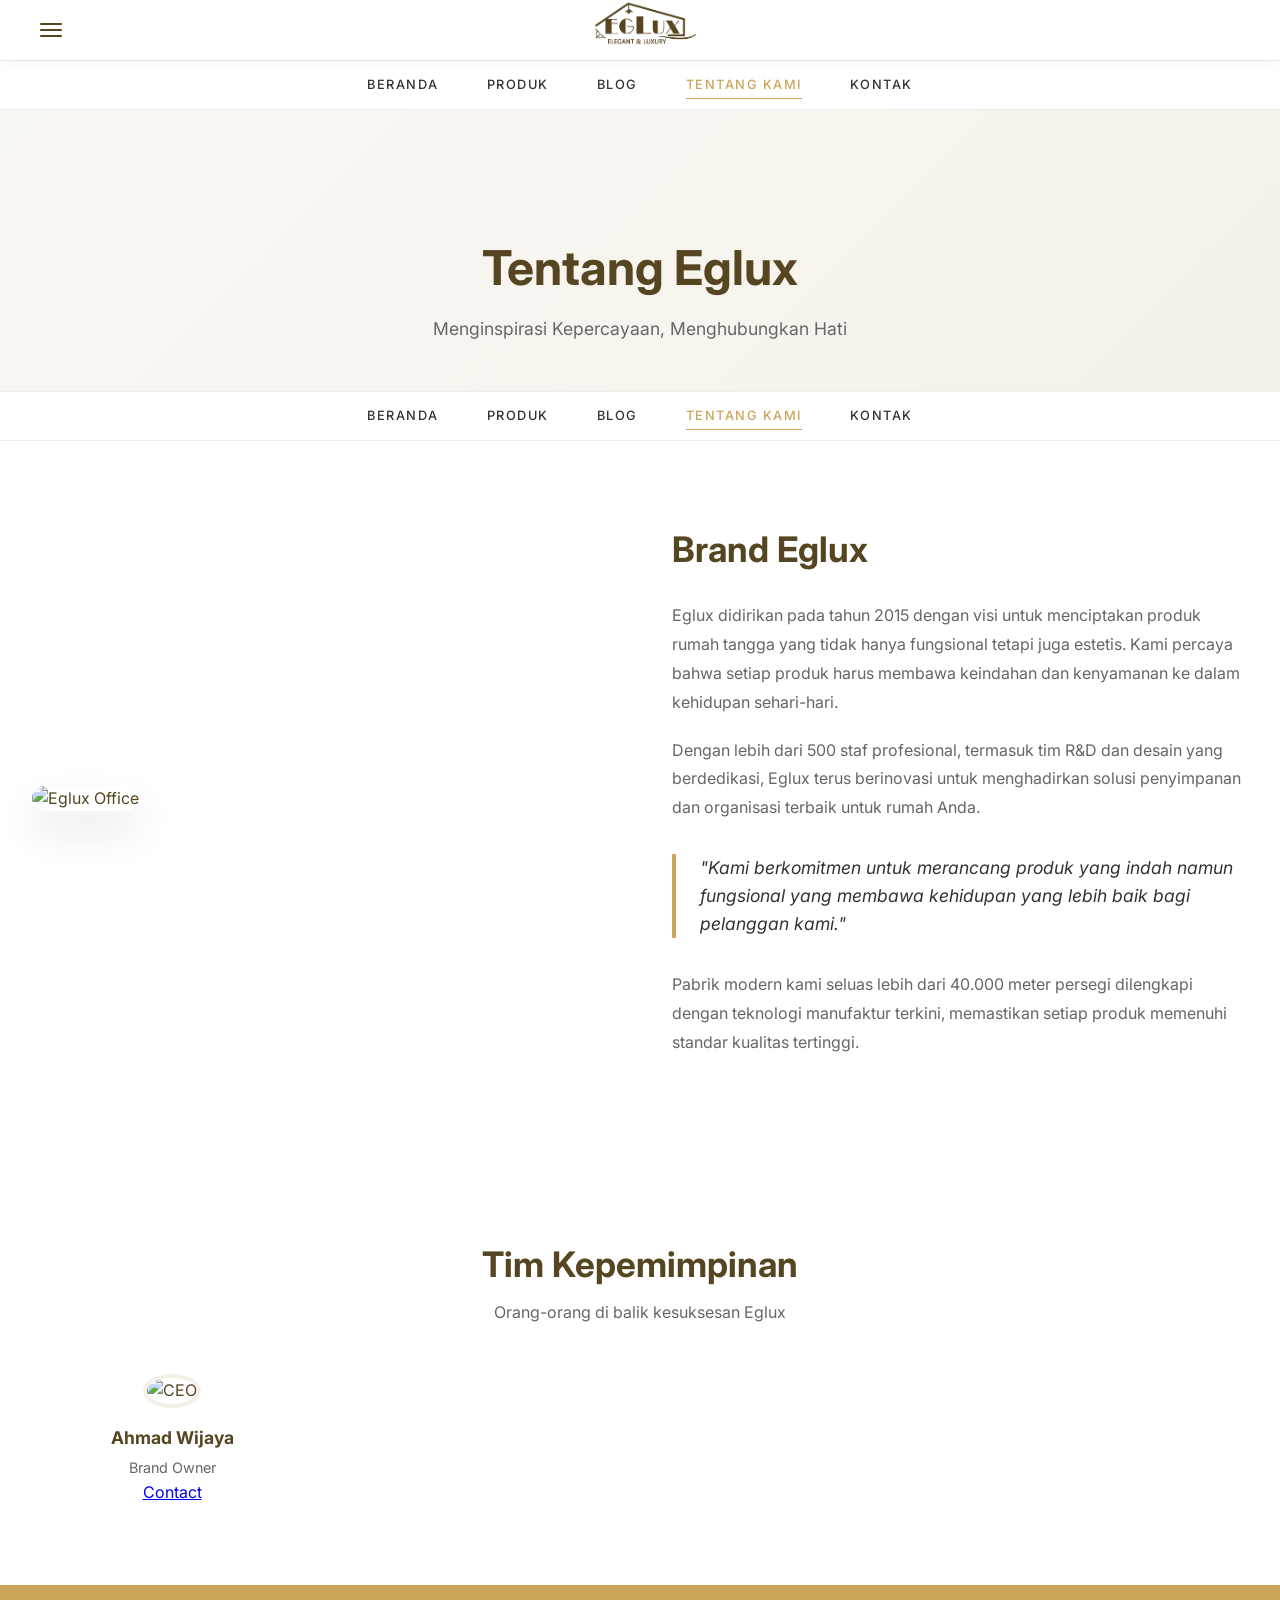
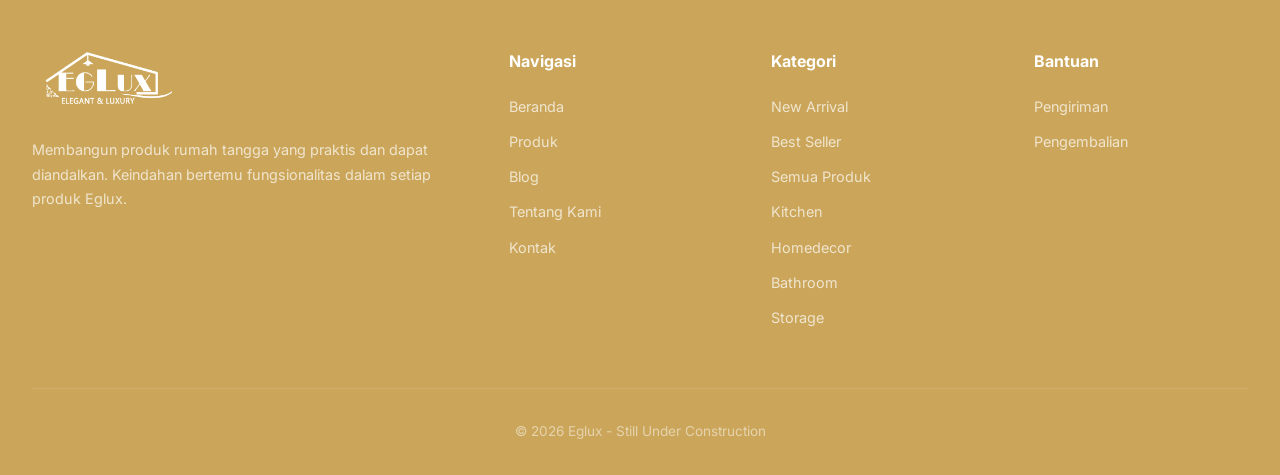
==== about.html @ cb2b4676 "test favicon v2" ====
<!DOCTYPE html>
<html lang="id">
<head>
    <meta charset="UTF-8">
    <meta name="viewport" content="width=device-width, initial-scale=1.0">
    <link rel="icon" type="image/png" href="/img/favLogo.png?v=2">
    <title>Tentang Kami - Eglux</title>
    <link rel="stylesheet" href="style.css">
    <link rel="preconnect" href="https://fonts.googleapis.com">
    <link rel="preconnect" href="https://fonts.gstatic.com" crossorigin>
    <link href="https://fonts.googleapis.com/css2?family=Playfair+Display:ital,wght@0,400;0,700;1,400&family=Inter:wght@300;400;500;600;700&display=swap" rel="stylesheet">
    <style>
        :root {
            --primary: #554521;
            --secondary: #cba65a;
            --accent: #f5f0e8;
            --light: #faf8f5;
            --white: #ffffff;
            --text-light: #666;
            --sidebar-dark: #cba65a;
            --transition: all 0.3s ease;
        }

        * {
            margin: 0;
            padding: 0;
            box-sizing: border-box;
        }

        html {
            scroll-behavior: smooth;
        }

        body {
            font-family: 'Inter', sans-serif;
            color: var(--primary);
            background: var(--light);
            overflow-x: hidden;
        }

        /* ===== HAMBURGER BUTTON ===== */
        .hamburger-btn {
            background: none;
            border: none;
            cursor: pointer;
            padding: 8px;
            display: flex;
            flex-direction: column;
            gap: 4px;
            transition: var(--transition);
            z-index: 10;
        }

        .hamburger-btn span {
            display: block;
            width: 22px;
            height: 2px;
            background: var(--primary);
            border-radius: 2px;
            transition: var(--transition);
        }

        .hamburger-btn:hover span {
            background: var(--secondary);
        }

        .hamburger-btn.active span:nth-child(1) {
            transform: rotate(45deg) translate(4px, 4px);
        }

        .hamburger-btn.active span:nth-child(2) {
            opacity: 0;
        }

        .hamburger-btn.active span:nth-child(3) {
            transform: rotate(-45deg) translate(4px, -4px);
        }

        /* ===== SIDEBAR OVERLAY ===== */
        .sidebar-overlay {
            position: fixed;
            top: 0;
            left: 0;
            right: 0;
            bottom: 0;
            background: rgba(0, 0, 0, 0.5);
            z-index: 1001;
            opacity: 0;
            visibility: hidden;
            transition: all 0.3s ease;
        }

        .sidebar-overlay.open {
            opacity: 1;
            visibility: visible;
        }

        /* ===== SIDEBAR PANEL ===== */
        .sidebar-panel {
            position: fixed;
            top: 0;
            left: 0;
            width: 542px;
            height: 100vh;
            background: var(--white);
            z-index: 1002;
            transform: translateX(-100%);
            transition: transform 0.4s ease;
            overflow-y: auto;
            display: flex;
            flex-direction: column;
        }

        .sidebar-panel.open {
            transform: translateX(0);
        }

        .sidebar-panel-header {
            padding: 1.5rem 2rem;
            border-bottom: 1px solid #eee;
            display: flex;
            align-items: center;
            justify-content: space-between;
        }

        .sidebar-panel-header h3 {
            color: var(--primary);
            font-size: 0.85rem;
            font-weight: 600;
            text-transform: uppercase;
            letter-spacing: 3px;
        }

        .sidebar-close {
            background: none;
            border: none;
            color: var(--primary);
            font-size: 1.8rem;
            cursor: pointer;
            opacity: 0.6;
            transition: var(--transition);
            line-height: 1;
            width: 32px;
            height: 32px;
            display: flex;
            align-items: center;
            justify-content: center;
        }

        .sidebar-close:hover {
            opacity: 1;
            color: var(--secondary);
        }

        .sidebar-menu {
            list-style: none;
            flex: 1;
        }

        .sidebar-menu > li {
            position: relative;
            overflow: hidden;
            border-bottom: 1px solid #f0f0f0;
            height: 100px;
            display: flex;
            align-items: center;
        }

        .sidebar-menu > li > a {
            display: flex;
            align-items: center;
            justify-content: center;
            width: 100%;
            height: 100%;
            padding: 0 2rem;
            color: var(--primary);
            text-decoration: none;
            font-size: 1.1rem;
            font-weight: 600;
            text-transform: uppercase;
            letter-spacing: 2px;
            transition: var(--transition);
            position: relative;
            z-index: 2;
        }

        .sidebar-menu > li > a::before {
            content: '';
            position: absolute;
            top: 0;
            left: 0;
            right: 0;
            bottom: 0;
            background: linear-gradient(90deg, rgba(201,169,110,0.15) 0%, transparent 100%);
            opacity: 0;
            transition: var(--transition);
            z-index: -1;
        }

        .sidebar-menu > li > a:hover::before {
            opacity: 1;
        }

        .sidebar-menu > li > a:hover {
            padding-left: 2.5rem;
            color: var(--primary);
        }

        .sidebar-menu > li .cat-bg {
            position: absolute;
            top: 0;
            left: 0;
            right: 0;
            bottom: 0;
            opacity: 0.4;
            background-size: cover;
            background-position: center;
            transition: var(--transition);
            z-index: 1;
        }

        .sidebar-menu > li:hover .cat-bg {
            opacity: 1;
            transform: scale(1.05);
        }

        .sidebar-menu > li .cat-overlay {
            position: absolute;
            top: 0;
            left: 0;
            right: 0;
            bottom: 0;
            background: linear-gradient(90deg, rgba(255,255,255,0.2) 20%, rgba(49, 41, 8, 0) 100%);
            z-index: 1;
            border-left-color: var(--secondary);
        }

        .sidebar-menu > li > a span {
            position: relative;
            z-index: 2;
        }

        /* ===== SUBMENU ===== */
        .has-submenu {
            flex-direction: column;
            height: auto !important;
            min-height: 100px;
        }

        .has-submenu > a {
            justify-content: center;
            min-height: 100px;
            position: relative;
        }

        .has-submenu > a .arrow {
            font-size: 1.6rem;
            transition: var(--transition);
            position: absolute;
            right: 2rem;
            top: 50%;
            transform: translateY(-50%);
            z-index: 2;
            color: var(--primary);
            pointer-events: none;
        }

        .has-submenu.open > a .arrow {
            transform: translateY(-50%) rotate(180deg);
        }

        .has-submenu > a .menu-text {
            text-align: center;
        }

        .submenu {
            list-style: none;
            max-height: 0;
            overflow: hidden;
            transition: max-height 0.35s ease;
            background: var(--white);
            width: 100%;
        }

        .has-submenu.open .submenu {
            max-height: 300px;
        }

        .submenu li {
            position: relative;
            overflow: hidden;
            border-bottom: 1px solid #eee;
        }

        .submenu li:last-child {
            border-bottom: none;
        }

        .submenu li a {
            display: block;
            padding: 1rem 2rem 1rem 3rem;
            color: var(--primary);
            text-decoration: none;
            font-size: 0.85rem;
            font-weight: 500;
            text-transform: uppercase;
            letter-spacing: 1.5px;
            transition: var(--transition);
            border-left: 3px solid transparent;
            position: relative;
            z-index: 2;
        }

        .submenu li a::before {
            content: '';
            position: absolute;
            top: 0;
            left: 0;
            right: 0;
            bottom: 0;
            background: linear-gradient(90deg, rgba(201, 169, 110, 0.7) 0%, transparent 100%);
            opacity: 0;
            transition: var(--transition);
            z-index: -1;
        }

        .submenu li a:hover::before {
            opacity: 0.4;
        }

        .submenu li a:hover {
            color: var(--primary);
            border-left-color: var(--secondary);
            padding-left: 6rem;
            transition: var(--transition);
        }

        /* ===== MAIN HEADER BAR (Sticky) ===== */
        .main-header {
            position: sticky;
            top: 0;
            left: 0;
            right: 0;
            background: var(--white);
            z-index: 1000;
            box-shadow: 0 1px 10px rgba(0,0,0,0.05);
        }

        .main-header-inner {
            max-width: 1400px;
            margin: 0 auto;
            padding: 0 2rem;
            display: flex;
            align-items: center;
            justify-content: space-between;
            height: 60px;
        }

        .main-header .logo {
            font-family: 'Playfair Display', serif;
            font-size: 1.8rem;
            font-weight: 700;
            color: var(--primary);
            text-decoration: none;
            letter-spacing: 1px;
            position: absolute;
            left: 50%;
            transform: translateX(-50%);
        }

        .main-header .logo span {
            color: var(--secondary);
        }

        .header-right {
            display: flex;
            align-items: center;
            gap: 1.2rem;
            margin-left: auto;
        }

        .header-right .icon-btn {
            background: none;
            border: none;
            cursor: pointer;
            padding: 4px;
            display: flex;
            align-items: center;
            justify-content: center;
            color: #333;
            transition: var(--transition);
            position: relative;
        }

        .header-right .icon-btn:hover {
            color: var(--secondary);
        }

        .header-right .icon-btn svg {
            width: 20px;
            height: 20px;
        }

        .cart-count {
            position: absolute;
            top: -5px;
            right: -5px;
            background: var(--secondary);
            color: white;
            font-size: 0.55rem;
            font-weight: 700;
            width: 14px;
            height: 14px;
            border-radius: 50%;
            display: flex;
            align-items: center;
            justify-content: center;
        }

        /* ===== PRIMARY NAV (Below Logo) ===== */
        .primary-nav {
            background: var(--white);
            border-top: 1px solid #eee;
            border-bottom: 1px solid #eee;
            position: relative;
            will-change: transform, opacity;
            transition: transform 0.4s cubic-bezier(0.25, 0.46, 0.45, 0.94), opacity 0.3s ease;
        }

        .primary-nav.hidden {
            transform: translateY(-100%);
            opacity: 0;
            pointer-events: none;
        }

        .primary-nav-inner {
            max-width: 1400px;
            margin: 0 auto;
            padding: 0 2rem;
            display: flex;
            align-items: center;
            justify-content: center;
            gap: 3rem;
            height: 48px;
        }

        .primary-nav-inner a {
            font-size: 0.8rem;
            color: #333;
            text-decoration: none;
            font-weight: 500;
            transition: var(--transition);
            text-transform: uppercase;
            letter-spacing: 1.5px;
            position: relative;
            padding: 4px 0;
            white-space: nowrap;
        }

        .primary-nav-inner a::after {
            content: '';
            position: absolute;
            bottom: 0;
            left: 0;
            width: 0;
            height: 1.5px;
            background: var(--secondary);
            transition: var(--transition);
        }

        .primary-nav-inner a:hover::after,
        .primary-nav-inner a.active::after {
            width: 100%;
        }

        .primary-nav-inner a:hover,
        .primary-nav-inner a.active {
            color: var(--secondary);
        }

        /* ===== HERO SECTION FULLSCREEN ===== */
        .hero-section {
            position: relative;
            width: 100vw;
            height: 100vh;
            min-height: 600px;
            display: flex;
            align-items: center;
            justify-content: center;
            overflow: hidden;
            background: #1a1a2e;
        }

        .hero-bg-image {
            position: absolute;
            top: 0;
            left: 0;
            right: 0;
            bottom: 0;
            background-size: cover;
            background-position: center;
            opacity: 0.7;
        }

        .hero-overlay {
            position: absolute;
            top: 0;
            left: 0;
            right: 0;
            bottom: 0;
            background: linear-gradient(135deg, rgba(26,26,46,0.3) 0%, rgba(26,26,46,0.5) 100%);
        }

        .hero-text-content {
            position: relative;
            z-index: 10;
            text-align: center;
            padding: 2rem;
        }

        .hero-text-content h1 {
            font-family: 'Playfair Display', serif;
            font-size: 8rem;
            font-weight: 400;
            color: var(--white);
            letter-spacing: 12px;
            margin-bottom: 0.5rem;
            text-shadow: 0 4px 40px rgba(0,0,0,0.4);
            line-height: 1;
        }

        .hero-text-content .hero-subtitle {
            font-size: 1.25rem;
            color: rgba(255,255,255,0.85);
            letter-spacing: 5px;
            text-transform: uppercase;
            margin-bottom: 3rem;
            margin-top: 1rem;
            font-weight: 200;
        }

        .hero-text-content .shop-btn {
            display: inline-block;
            padding: 1.1rem 4rem;
            background: var(--secondary);
            backdrop-filter: blur(10px);
            border: 1px solid rgba(255,255,255,0.2);
            border-radius: 30px;
            color: var(--white);
            text-decoration: none;
            font-size: 0.85rem;
            font-weight: 600;
            text-transform: uppercase;
            letter-spacing: 4px;
            transition: var(--transition);
            cursor: pointer;
        }

        .hero-text-content .shop-btn:hover {
            background: var(--white);
            color: var(--primary);
            transform: translateY(-2px);
            box-shadow: 0 15px 50px rgba(0,0,0,0.3);
        }

        /* ===== COUNTRIES FOOTER ===== */
        .countries-footer {
            background: var(--sidebar-dark);
            padding: 1rem 2rem;
            text-align: center;
            border-top: 1px solid rgba(255,255,255,0.05);
        }

        .countries-footer p {
            color: var(--white);
            font-size: 0.7rem;
            letter-spacing: 2px;
            text-transform: uppercase;
            word-spacing: 8px;
        }

        /* ===== DUPLICATE NAV (Above Categories) ===== */
        .duplicate-nav {
            background: var(--white);
            border-top: 1px solid #eee;
            border-bottom: 1px solid #eee;
            position: relative;
            will-change: transform;
            transition: transform 0.4s cubic-bezier(0.25, 0.46, 0.45, 0.94);
        }

        .duplicate-nav.stuck {
            position: fixed;
            top: 60px;
            left: 0;
            right: 0;
            z-index: 999;
            box-shadow: 0 2px 10px rgba(0,0,0,0.05);
            transform: translateY(0);
        }

        .duplicate-nav-inner {
            max-width: 1400px;
            margin: 0 auto;
            padding: 0 2rem;
            display: flex;
            align-items: center;
            justify-content: center;
            gap: 3rem;
            height: 48px;
        }

        .duplicate-nav-inner a {
            font-size: 0.8rem;
            color: #333;
            text-decoration: none;
            font-weight: 500;
            transition: var(--transition);
            text-transform: uppercase;
            letter-spacing: 1.5px;
            position: relative;
            padding: 4px 0;
            white-space: nowrap;
        }

        .duplicate-nav-inner a::after {
            content: '';
            position: absolute;
            bottom: 0;
            left: 0;
            width: 0;
            height: 1.5px;
            background: var(--secondary);
            transition: var(--transition);
        }

        .duplicate-nav-inner a:hover::after,
        .duplicate-nav-inner a.active::after {
            width: 100%;
        }

        .duplicate-nav-inner a:hover,
        .duplicate-nav-inner a.active {
            color: var(--secondary);
        }

        /* ===== SECTIONS COMMON ===== */
        .container {
            max-width: 1400px;
            margin: 0 auto;
            padding: 0 2rem;
        }

        .section-header {
            text-align: center;
            margin-bottom: 3rem;
        }

        .section-header h2 {
            font-size: 2.2rem;
            font-weight: 700;
            color: var(--primary);
            margin-bottom: 0.5rem;
        }

        .section-header p {
            color: var(--text-light);
            font-size: 1rem;
        }

        section {
            padding: 5rem 0;
        }

        /* ===== CATEGORIES ===== */
        .categories {
            background: var(--white);
        }

        .category-grid {
            display: grid;
            grid-template-columns: repeat(4, 1fr);
            gap: 1.5rem;
        }

        .category-card {
            position: relative;
            border-radius: 20px;
            overflow: hidden;
            cursor: pointer;
            transition: var(--transition);
        }

        .category-card:hover {
            transform: translateY(-10px);
            box-shadow: 0 20px 40px rgba(0,0,0,0.1);
        }

        .category-card img {
            width: 100%;
            height: 300px;
            object-fit: cover;
            transition: var(--transition);
        }

        .category-card:hover img {
            transform: scale(1.05);
        }

        .category-overlay {
            position: absolute;
            bottom: 0;
            left: 0;
            right: 0;
            background: linear-gradient(to top, rgba(0,0,0,0.7), transparent);
            padding: 2rem 1.5rem 1.5rem;
        }

        .category-overlay h3 {
            color: var(--white);
            font-size: 1.2rem;
            font-weight: 600;
        }

        /* ===== BEST SELLERS ===== */
        .best-sellers {
            background: var(--light);
        }

        .product-grid {
            display: grid;
            grid-template-columns: repeat(4, 1fr);
            gap: 2rem;
        }

        .product-card {
            background: var(--white);
            border-radius: 20px;
            overflow: hidden;
            transition: var(--transition);
            cursor: pointer;
        }

        .product-card:hover {
            transform: translateY(-8px);
            box-shadow: 0 20px 40px rgba(0,0,0,0.08);
        }

        .product-image {
            position: relative;
            overflow: hidden;
            height: 250px;
        }

        .product-image img {
            width: 100%;
            height: 100%;
            object-fit: cover;
            transition: var(--transition);
        }

        .product-card:hover .product-image img {
            transform: scale(1.05);
        }

        .product-badge {
            position: absolute;
            top: 1rem;
            left: 1rem;
            background: var(--secondary);
            color: var(--white);
            padding: 0.3rem 0.8rem;
            border-radius: 20px;
            font-size: 0.75rem;
            font-weight: 600;
        }

        .product-info {
            padding: 1.5rem;
        }

        .product-info h4 {
            font-size: 1rem;
            margin-bottom: 0.3rem;
            color: var(--primary);
        }

        .product-info .model {
            font-size: 0.85rem;
            color: var(--text-light);
            margin-bottom: 0.8rem;
        }

        .product-info .price {
            font-size: 1.2rem;
            font-weight: 700;
            color: var(--secondary);
        }

        /* ===== BRAND STORY ===== */
        .brand-story {
            background: var(--white);
        }

        .story-grid {
            display: grid;
            grid-template-columns: 1fr 1fr;
            gap: 4rem;
            align-items: center;
        }

        .story-image {
            position: relative;
        }

        .story-image img {
            width: 100%;
            border-radius: 20px;
        }

        .story-content h2 {
            font-size: 2.5rem;
            font-weight: 700;
            color: var(--primary);
            margin-bottom: 1.5rem;
        }

        .story-content p {
            color: var(--text-light);
            margin-bottom: 1.5rem;
            line-height: 1.8;
        }

        .stats-grid {
            display: grid;
            grid-template-columns: repeat(3, 1fr);
            gap: 2rem;
            margin-top: 2rem;
        }

        .stat-item h3 {
            font-size: 2rem;
            color: var(--secondary);
            font-weight: 700;
        }

        .stat-item p {
            font-size: 0.9rem;
            color: var(--text-light);
            margin: 0;
        }

        /* ===== FEATURES ===== */
        .features {
            background: var(--light);
        }

        .feature-grid {
            display: grid;
            grid-template-columns: repeat(3, 1fr);
            gap: 2rem;
        }

        .feature-card {
            background: var(--white);
            padding: 2.5rem;
            border-radius: 20px;
            text-align: center;
            transition: var(--transition);
        }

        .feature-card:hover {
            transform: translateY(-5px);
            box-shadow: 0 15px 35px rgba(0,0,0,0.08);
        }

        .feature-icon {
            width: 70px;
            height: 70px;
            background: var(--accent);
            border-radius: 20px;
            display: flex;
            align-items: center;
            justify-content: center;
            margin: 0 auto 1.5rem;
            font-size: 1.8rem;
        }

        .feature-card h3 {
            font-size: 1.2rem;
            margin-bottom: 0.8rem;
            color: var(--primary);
        }

        .feature-card p {
            color: var(--text-light);
            font-size: 0.95rem;
        }

        /* ===== FOOTER ===== */
        .footer {
            background: var(--secondary);
            color: var(--white);
            padding: 4rem 0 2rem;
        }

        .footer-grid {
            display: grid;
            grid-template-columns: 2fr 1fr 1fr 1fr;
            gap: 3rem;
            margin-bottom: 3rem;
        }

        .footer-brand p {
            color: rgba(255,255,255,0.7);
            margin-top: 1rem;
            line-height: 1.7;
            font-size: 0.9rem;
        }

        .footer-links h4 {
            font-size: 1rem;
            margin-bottom: 1.2rem;
            color: var(--white);
        }

        .footer-links ul {
            list-style: none;
        }

        .footer-links ul li {
            margin-bottom: 0.6rem;
        }

        .footer-links ul li a {
            color: rgba(255,255,255,0.7);
            text-decoration: none;
            font-size: 0.9rem;
            transition: var(--transition);
        }

        .footer-links ul li a:hover {
            color: var(--primary);
        }

        .footer-bottom {
            border-top: 1px solid rgba(255,255,255,0.1);
            padding-top: 2rem;
            text-align: center;
            color: rgba(255,255,255,0.5);
            font-size: 0.85rem;
        }

        /* ===== RESPONSIVE ===== */
        @media (max-width: 1024px) {
            .hero-text-content h1 {
                font-size: 5rem;
            }

            .category-grid,
            .product-grid {
                grid-template-columns: repeat(2, 1fr);
            }

            .story-grid {
                grid-template-columns: 1fr;
                gap: 2rem;
            }

            .feature-grid {
                grid-template-columns: repeat(2, 1fr);
            }

            .footer-grid {
                grid-template-columns: repeat(2, 1fr);
            }

            .sidebar-panel {
                width: 420px;
            }

            .primary-nav-inner,
            .duplicate-nav-inner {
                gap: 2rem;
            }
        }

        @media (max-width: 768px) {
            .hero-text-content h1 {
                font-size: 3.5rem;
                letter-spacing: 6px;
            }

            .hero-text-content .shop-btn {
                padding: 1rem 2.5rem;
            }

            .category-grid,
            .product-grid {
                grid-template-columns: 1fr;
            }

            .feature-grid {
                grid-template-columns: 1fr;
            }

            .stats-grid {
                grid-template-columns: 1fr;
                text-align: center;
            }

            .footer-grid {
                grid-template-columns: repeat(2, 1fr);
            }

            .sidebar-panel {
                width: 100%;
            }

            .primary-nav-inner,
            .duplicate-nav-inner {
                gap: 1.2rem;
                overflow-x: auto;
                justify-content: center;
                -webkit-overflow-scrolling: touch;
                scrollbar-width: none;
            }

            .primary-nav-inner::-webkit-scrollbar,
            .duplicate-nav-inner::-webkit-scrollbar {
                display: none;
            }

            .primary-nav-inner a,
            .duplicate-nav-inner a {
                font-size: 0.7rem;
                white-space: nowrap;
            }

            .main-header .logo {
                font-size: 1.5rem;
            }

            .header-right {
                gap: 0.8rem;
            }
        }
    

/* ===== ABOUT PAGE STYLES ===== */

        .page-header {
            padding-top: 120px;
            padding-bottom: 3rem;
            background: linear-gradient(135deg, var(--light) 0%, var(--accent) 100%);
            text-align: center;
        }

        .page-header h1 {
            font-size: 3rem;
            font-weight: 700;
            color: var(--primary);
            margin-bottom: 0.5rem;
        }

        .page-header p {
            color: var(--text-light);
            font-size: 1.1rem;
        }

        .about-content {
            background: var(--white);
            padding: 5rem 0;
        }

        .about-grid {
            display: grid;
            grid-template-columns: 1fr 1fr;
            gap: 4rem;
            align-items: center;
        }

        .about-image img {
            width: 100%;
            border-radius: 20px;
            box-shadow: 0 20px 40px rgba(0,0,0,0.1);
        }

        .about-text h2 {
            font-size: 2.2rem;
            font-weight: 700;
            color: var(--primary);
            margin-bottom: 1.5rem;
        }

        .about-text p {
            color: var(--text-light);
            margin-bottom: 1.2rem;
            line-height: 1.8;
        }

        .about-text blockquote {
            border-left: 4px solid var(--secondary);
            padding-left: 1.5rem;
            margin: 2rem 0;
            font-style: italic;
            color: var(--text);
            font-size: 1.1rem;
        }

        /* Timeline */
        .timeline-section {
            background: var(--light);
            padding: 5rem 0;
        }

        .timeline {
            position: relative;
            max-width: 800px;
            margin: 0 auto;
        }

        .timeline::before {
            content: '';
            position: absolute;
            left: 50%;
            transform: translateX(-50%);
            width: 2px;
            height: 100%;
            background: var(--secondary);
        }

        .timeline-item {
            display: flex;
            justify-content: flex-end;
            padding-right: 50%;
            position: relative;
            margin-bottom: 3rem;
        }

        .timeline-item:nth-child(even) {
            justify-content: flex-start;
            padding-right: 0;
            padding-left: 50%;
        }

        .timeline-content {
            background: var(--white);
            padding: 1.5rem 2rem;
            border-radius: 15px;
            box-shadow: 0 5px 20px rgba(0,0,0,0.05);
            max-width: 350px;
            position: relative;
        }

        .timeline-item:nth-child(odd) .timeline-content::after {
            content: '';
            position: absolute;
            right: -10px;
            top: 20px;
            width: 0;
            height: 0;
            border-top: 10px solid transparent;
            border-bottom: 10px solid transparent;
            border-left: 10px solid var(--white);
        }

        .timeline-item:nth-child(even) .timeline-content::after {
            content: '';
            position: absolute;
            left: -10px;
            top: 20px;
            width: 0;
            height: 0;
            border-top: 10px solid transparent;
            border-bottom: 10px solid transparent;
            border-right: 10px solid var(--white);
        }

        .timeline-dot {
            position: absolute;
            left: 50%;
            transform: translateX(-50%);
            width: 20px;
            height: 20px;
            background: var(--secondary);
            border-radius: 50%;
            border: 4px solid var(--white);
            box-shadow: 0 0 0 3px var(--secondary);
        }

        .timeline-year {
            font-size: 0.85rem;
            color: var(--secondary);
            font-weight: 700;
            margin-bottom: 0.3rem;
        }

        .timeline-content h4 {
            font-size: 1.1rem;
            color: var(--primary);
            margin-bottom: 0.5rem;
        }

        .timeline-content p {
            font-size: 0.9rem;
            color: var(--text-light);
        }

        /* Stats */
        .stats-section {
            background: var(--primary);
            padding: 4rem 0;
        }

        .stats-grid {
            display: grid;
            grid-template-columns: repeat(4, 1fr);
            gap: 2rem;
            text-align: center;
        }

        .stat-item h3 {
            font-size: 3rem;
            color: var(--secondary);
            font-weight: 700;
            margin-bottom: 0.5rem;
        }

        .stat-item p {
            color: #999;
            font-size: 1rem;
        }

        /* Team */
        .team-section {
            background: var(--white);
            padding: 5rem 0;
        }

        .team-grid {
            display: grid;
            grid-template-columns: repeat(4, 1fr);
            gap: 2rem;
        }

        .team-card {
            text-align: center;
        }

        .team-card img {
            width: 150px;
            height: 150px;
            border-radius: 50%;
            object-fit: cover;
            margin-bottom: 1rem;
            border: 4px solid var(--accent);
        }

        .team-card h4 {
            font-size: 1.1rem;
            color: var(--primary);
            margin-bottom: 0.3rem;
        }

        .team-card p {
            color: var(--text-light);
            font-size: 0.9rem;
        }

        @media (max-width: 1024px) {
            .about-grid {
                grid-template-columns: 1fr;
                gap: 2rem;
            }

            .stats-grid {
                grid-template-columns: repeat(2, 1fr);
            }

            .team-grid {
                grid-template-columns: repeat(2, 1fr);
            }

            .timeline::before {
                left: 20px;
            }

            .timeline-item,
            .timeline-item:nth-child(even) {
                justify-content: flex-start;
                padding-left: 50px;
                padding-right: 0;
            }

            .timeline-dot {
                left: 20px;
                transform: translateX(-50%);
            }

            .timeline-item:nth-child(odd) .timeline-content::after,
            .timeline-item:nth-child(even) .timeline-content::after {
                left: -10px;
                right: auto;
                border-left: none;
                border-right: 10px solid var(--white);
            }
        }

        @media (max-width: 768px) {
            .page-header h1 {
                font-size: 2rem;
            }

            .stats-grid {
                grid-template-columns: 1fr 1fr;
            }

            .team-grid {
                grid-template-columns: 1fr;
            }

            .stat-item h3 {
                font-size: 2rem;
            }
        }
    
</style>

<base target="_blank">
</head>
<body>

    <!-- Sidebar Overlay -->
    <div class="sidebar-overlay" id="sidebarOverlay" onclick="toggleSidebar()"></div>

    <!-- Sidebar Panel (Categories) -->
    <aside class="sidebar-panel" id="sidebarPanel">
        <div class="sidebar-panel-header">
            <h3>Categories</h3>
            <button class="sidebar-close" onclick="toggleSidebar()">&times;</button>
        </div>
        <ul class="sidebar-menu">
            <li>
                <div class="cat-bg" style="background-image: url('https://down-id.img.susercontent.com/file/sg-11134201-820nf-mn9v2qt7p6h23a.webp');"></div>
                <div class="cat-overlay"></div>
                <a href="products.html?filter=new"><span>New Arrival</span></a>
            </li>
            <li>
                <div class="cat-bg" style="background-image: url('https://down-id.img.susercontent.com/file/sg-11134201-824gv-me0yfrozmpzae4.webp');"></div>
                <div class="cat-overlay"></div>
                <a href="products.html?filter=bestseller"><span>Best Seller</span></a>
            </li>
            <li>
                <div class="cat-bg" style="background-image: url('https://down-tx-id.img.susercontent.com/id-11134210-7rbk4-m6npp1bog9rg6c');"></div>
                <div class="cat-overlay"></div>
                <a href="products.html"><span>All Products</span></a>
            </li>
            <li class="has-submenu" id="kitchenItem">
                <div class="cat-bg" style="background-image: url('https://down-id.img.susercontent.com/file/sg-11134201-820n5-mn9v2pvit5om4b.webp');"></div>
                <div class="cat-overlay"></div>
                <a href="#" onclick="return false;" class="menu-toggle">
                    <span class="menu-text">Kitchen</span>
                    <span class="arrow">&#9662;</span>
                </a>
                <ul class="submenu">
                    <li><a href="products.html?filter=prasmanan">Prasmanan</a></li>
                    <li><a href="products.html?filter=bumbu">Tempat Bumbu</a></li>
                    <li><a href="products.html?filter=toples">Toples</a></li>
                    <li><a href="products.html?filter=nampan">Nampan</a></li>
                </ul>
            </li>
            <li class="has-submenu" id="homeDecorItem">
                <div class="cat-bg" style="background-image: url('https://down-id.img.susercontent.com/file/id-11134207-7rasg-m5z7qgib73zc9d.webp');"></div>
                <div class="cat-overlay"></div>
                <a href="#" onclick="return false;" class="menu-toggle">
                    <span class="menu-text">Home Decor</span>
                    <span class="arrow">&#9662;</span>
                </a>
                <ul class="submenu">
                    <li><a href="products.html?filter=walldecor">Wall Decor</a></li>
                    <li><a href="products.html?filter=pajangan">Pajangan</a></li>
                    <li><a href="products.html?filter=vas">Vas Bunga</a></li>
                    <li><a href="products.html?filter=taplak">Taplak Meja</a></li>
                </ul>
            </li>
            <li>
                <div class="cat-bg" style="background-image: url('https://down-id.img.susercontent.com/file/sg-11134201-7rdvm-mdjp4ct77ggp63.webp');"></div>
                <div class="cat-overlay"></div>
                <a href="products.html?filter=bathroom"><span>Bathroom</span></a>
            </li>
            <li>
                <div class="cat-bg" style="background-image: url('https://down-id.img.susercontent.com/file/sg-11134201-7rdy8-mcj15f3yq0frd3.webp');"></div>
                <div class="cat-overlay"></div>
                <a href="products.html?filter=storage"><span>Storage</span></a>
            </li>
        </ul>
    </aside>

    <!-- Main Header Bar (Sticky: Categories + Logo + Search + Cart) -->
    <header class="main-header" id="mainHeader">
        <div class="main-header-inner">
            <button class="hamburger-btn" id="hamburgerBtn" onclick="toggleSidebar()">
                <span></span>
                <span></span>
                <span></span>
            </button>
            <a href="index.html" class="logo">
                <img src="img/Logo1.png" alt="Eglux Logo" style="height: 48px; width: auto;">
            </a>
            <!-- <div class="header-right">
                <button class="icon-btn" aria-label="Search">
                    <svg viewBox="0 0 24 24" fill="none" stroke="currentColor" stroke-width="2" stroke-linecap="round" stroke-linejoin="round">
                        <circle cx="11" cy="11" r="8"></circle>
                        <line x1="21" y1="21" x2="16.65" y2="16.65"></line>
                    </svg>
                </button>
                <button class="icon-btn" aria-label="Cart" style="position:relative;">
                    <svg viewBox="0 0 24 24" fill="none" stroke="currentColor" stroke-width="2" stroke-linecap="round" stroke-linejoin="round">
                        <path d="M6 2L3 6v14a2 2 0 0 0 2 2h14a2 2 0 0 0 2-2V6l-3-4z"></path>
                        <line x1="3" y1="6" x2="21" y2="6"></line>
                        <path d="M16 10a4 4 0 0 1-8 0"></path>
                    </svg>
                    <span class="cart-count">3</span>
                </button>
            </div> -->
        </div>
    </header>

    <!-- Primary Nav (Below Logo) -->
    <nav class="primary-nav" id="primaryNav">
        <div class="primary-nav-inner">
            <a href="index.html">Beranda</a>
            <a href="products.html">Produk</a>
            <a href="blog.html">Blog</a>
            <a href="about.html" class="active">Tentang Kami</a>
            <a href="contact.html">Kontak</a>
        </div>
    </nav>

    <!-- Page Header -->
    <section class="page-header">
        <div class="container">
            <h1>Tentang Eglux</h1>
            <p>Menginspirasi Kepercayaan, Menghubungkan Hati</p>
        </div>
    </section>

    <!-- Duplicate Nav (Above Content) -->
    <nav class="duplicate-nav" id="duplicateNav">
        <div class="duplicate-nav-inner">
            <a href="index.html">Beranda</a>
            <a href="products.html">Produk</a>
            <a href="blog.html">Blog</a>
            <a href="about.html" class="active">Tentang Kami</a>
            <a href="contact.html">Kontak</a>
        </div>
    </nav>

    <!-- About Content -->
    <section class="about-content">
        <div class="container">
            <div class="about-grid">
                <div class="about-image">
                    <img src="https://down-tx-id.img.susercontent.com/id-11134210-7rbk5-m6npp1bog9x0ec" alt="Eglux Office">
                </div>
                <div class="about-text">
                    <h2>Brand Eglux</h2>
                    <p>Eglux didirikan pada tahun 2015 dengan visi untuk menciptakan produk rumah tangga yang tidak hanya fungsional tetapi juga estetis. Kami percaya bahwa setiap produk harus membawa keindahan dan kenyamanan ke dalam kehidupan sehari-hari.</p>
                    <p>Dengan lebih dari 500 staf profesional, termasuk tim R&D dan desain yang berdedikasi, Eglux terus berinovasi untuk menghadirkan solusi penyimpanan dan organisasi terbaik untuk rumah Anda.</p>
                    <blockquote>
                        "Kami berkomitmen untuk merancang produk yang indah namun fungsional yang membawa kehidupan yang lebih baik bagi pelanggan kami."
                    </blockquote>
                    <p>Pabrik modern kami seluas lebih dari 40.000 meter persegi dilengkapi dengan teknologi manufaktur terkini, memastikan setiap produk memenuhi standar kualitas tertinggi.</p>
                </div>
            </div>
        </div>
    </section>

    <!-- Stats -->
    <!-- <section class="stats-section">
        <div class="container">
            <div class="stats-grid">
                <div class="stat-item">
                    <h3>500+</h3>
                    <p>Karyawan</p>
                </div>
                <div class="stat-item">
                    <h3>100+</h3>
                    <p>Desainer R&D</p>
                </div>
                <div class="stat-item">
                    <h3>400+</h3>
                    <p>Paten Nasional</p>
                </div>
                <div class="stat-item">
                    <h3>40K+</h3>
                    <p>m² Pabrik</p>
                </div>
            </div>
        </div>
    </section> -->

    <!-- Timeline -->
    <!-- <section class="timeline-section">
        <div class="container">
            <div class="section-header">
                <h2>Perjalanan Kami</h2>
                <p>Momen penting dalam perjalanan Eglux</p>
            </div>
            <div class="timeline">
                <div class="timeline-item">
                    <div class="timeline-dot"></div>
                    <div class="timeline-content">
                        <div class="timeline-year">2015</div>
                        <h4>Pendirian Eglux</h4>
                        <p>Eglux didirikan dengan visi menciptakan produk rumah tangga premium.</p>
                    </div>
                </div>
                <div class="timeline-item">
                    <div class="timeline-dot"></div>
                    <div class="timeline-content">
                        <div class="timeline-year">2017</div>
                        <h4>Ekspansi Produk</h4>
                        <p>Memperluas lini produk ke kategori dapur dan kamar mandi.</p>
                    </div>
                </div>
                <div class="timeline-item">
                    <div class="timeline-dot"></div>
                    <div class="timeline-content">
                        <div class="timeline-year">2019</div>
                        <h4>Penghargaan Desain</h4>
                        <p>Memenangkan Red Dot Design Award untuk inovasi produk.</p>
                    </div>
                </div>
                <div class="timeline-item">
                    <div class="timeline-dot"></div>
                    <div class="timeline-content">
                        <div class="timeline-year">2021</div>
                        <h4>Pabrik Baru</h4>
                        <p>Membuka fasilitas produksi modern seluas 40.000 m².</p>
                    </div>
                </div>
                <div class="timeline-item">
                    <div class="timeline-dot"></div>
                    <div class="timeline-content">
                        <div class="timeline-year">2024</div>
                        <h4>50.000+ Pelanggan</h4>
                        <p>Mencapai tonggak 50.000 pelanggan yang puas di seluruh dunia.</p>
                    </div>
                </div>
            </div>
        </div>
    </section> -->

    <!-- Team -->
    <section class="team-section">
        <div class="container">
            <div class="section-header">
                <h2>Tim Kepemimpinan</h2>
                <p>Orang-orang di balik kesuksesan Eglux</p>
            </div>
            <div class="team-grid">
                <div class="team-card">
                    <img src="https://images.unsplash.com/photo-1560250097-0b93528c311a?w=200&h=200&fit=crop&crop=face" alt="CEO">
                    <h4>Ahmad Wijaya</h4>
                    <p>Brand Owner</p>
                    <a href="contact.html">Contact</a>
                </div>
                <!-- <div class="team-card">
                    <img src="https://images.unsplash.com/photo-1573496359142-b8d87734a5a2?w=200&h=200&fit=crop&crop=face" alt="Design">
                    <h4>Sarah Tanjung</h4>
                    <p>Head of Design</p>
                </div>
                <div class="team-card">
                    <img src="https://images.unsplash.com/photo-1472099645785-5658abf4ff4e?w=200&h=200&fit=crop&crop=face" alt="R&D">
                    <h4>Budi Santoso</h4>
                    <p>Head of R&D</p>
                </div>
                <div class="team-card">
                    <img src="https://images.unsplash.com/photo-1580489944761-15a19d654956?w=200&h=200&fit=crop&crop=face" alt="Marketing">
                    <h4>Diana Putri</h4>
                    <p>Head of Marketing</p>
                </div> -->
            </div>
        </div>
    </section>

    <!-- Footer -->
    <footer class="footer">
        <div class="container">
            <div class="footer-grid">
                <div class="footer-brand">
                    <a href="index.html" class="logo">
                        <img src="img/Logo2.png" alt="Eglux Logo" style="height: 60px; width: auto;">
                    </a>
                    <p>Membangun produk rumah tangga yang praktis dan dapat diandalkan. Keindahan bertemu fungsionalitas dalam setiap produk Eglux.</p>
                </div>
                <div class="footer-links">
                    <h4>Navigasi</h4>
                    <ul>
                        <li><a href="index.html">Beranda</a></li>
                        <li><a href="products.html">Produk</a></li>
                        <li><a href="blog.html">Blog</a></li>
                        <li><a href="about.html">Tentang Kami</a></li>
                        <li><a href="contact.html">Kontak</a></li>
                    </ul>
                </div>
                <div class="footer-links">
                    <h4>Kategori</h4>
                    <ul>
                        <li><a href="products.html?data-filter=kitchen">New Arrival</a></li>
                        <li><a href="products.html?data-filter=kitchen">Best Seller</a></li>
                        <li><a href="products.html?data-filter=storage">Semua Produk</a></li>
                        <li><a href="products.html?data-filter=kitchen">Kitchen</a></li>
                        <li><a href="products.html?data-filter=storage">Homedecor</a></li>
                        <li><a href="products.html?data-filter=homedecor">Bathroom</a></li>
                        <li><a href="products.html?data-filter=produkbaru">Storage</a></li>
                    </ul>
                </div>
                <div class="footer-links">
                    <h4>Bantuan</h4>
                    <ul>
                        <li><a href="contact.html">Pengiriman</a></li>
                        <li><a href="contact.html">Pengembalian</a></li>
                    </ul>
                </div>
            </div>
            <div class="footer-bottom">
                <p>&copy; 2026 Eglux - Still Under Construction</p>
            </div>
        </div>
    </footer>

    <script>
        // Sidebar Toggle
        function toggleSidebar() {
            const btn = document.getElementById('hamburgerBtn');
            const overlay = document.getElementById('sidebarOverlay');
            const panel = document.getElementById('sidebarPanel');

            btn.classList.toggle('active');
            overlay.classList.toggle('open');
            panel.classList.toggle('open');

            if (panel.classList.contains('open')) {
                document.body.style.overflow = 'hidden';
            } else {
                document.body.style.overflow = '';
                document.querySelectorAll('.has-submenu').forEach(item => {
                    item.classList.remove('open');
                });
            }
        }

        // Submenu Toggle - attach event listeners properly
        document.addEventListener('DOMContentLoaded', function() {
            const menuToggles = document.querySelectorAll('.menu-toggle');
            menuToggles.forEach(function(toggle) {
                toggle.addEventListener('click', function(e) {
                    e.preventDefault();
                    e.stopPropagation();
                    const parentLi = this.closest('.has-submenu');

                    // Close other submenus
                    document.querySelectorAll('.has-submenu').forEach(function(item) {
                        if (item !== parentLi) {
                            item.classList.remove('open');
                        }
                    });

                    // Toggle current submenu
                    parentLi.classList.toggle('open');
                });
            });
        });

        // ===== SMOOTH SCROLL TRANSITION (JITTER-FREE) =====
        const primaryNav = document.getElementById('primaryNav');
        const duplicateNav = document.getElementById('duplicateNav');
        const mainHeader = document.getElementById('mainHeader');

        let duplicateNavOffset = 0;
        let isStuck = false;
        let ticking = false;

        function updateOffsets() {
            duplicateNavOffset = duplicateNav.getBoundingClientRect().top + window.scrollY;
        }

        window.addEventListener('load', updateOffsets);
        window.addEventListener('resize', updateOffsets);

        function onScroll() {
            const scrollY = window.scrollY;
            const headerHeight = mainHeader.offsetHeight;
            const primaryNavHeight = primaryNav.offsetHeight;
            const triggerPoint = duplicateNavOffset - headerHeight;

            // Primary nav: smooth slide-up hide when scrolled past
            const primaryNavRect = primaryNav.getBoundingClientRect();
            if (primaryNavRect.bottom <= 0) {
                if (!primaryNav.classList.contains('hidden')) {
                    primaryNav.classList.add('hidden');
                }
            } else {
                if (primaryNav.classList.contains('hidden')) {
                    primaryNav.classList.remove('hidden');
                }
            }

            // Duplicate nav: only stick when it actually reaches the logo bar
            if (scrollY >= triggerPoint) {
                if (!isStuck) {
                    isStuck = true;
                    duplicateNav.classList.add('stuck');
                }
            } else {
                if (isStuck) {
                    isStuck = false;
                    duplicateNav.classList.remove('stuck');
                }
            }

            ticking = false;
        }

        window.addEventListener('scroll', function() {
            if (!ticking) {
                requestAnimationFrame(onScroll);
                ticking = true;
            }
        });

        // Same-tab navigation for internal links
        document.querySelectorAll('a').forEach(link => {
            link.addEventListener('click', function(e) {
                const href = this.getAttribute('href');
                if (href && !href.startsWith('http') && href !== '#' && !href.startsWith('mailto:') && !href.startsWith('javascript:')) {
                    e.preventDefault();
                    window.location.href = href;
                }
            });
        });
    </script>

</body>
</html>
---- style.css ----
/* Eglux Design System - Shared Styles */
:root {
    --primary: #554521;
    --secondary: #cba65a;
    --accent: #f5f0e8;
    --light: #faf8f5;
    --dark: #554521;
    --text: #333333;
    --text-light: #777777;
    --border: #e8e4dc;
    --white: #ffffff;
    --transition: all 0.3s cubic-bezier(0.4, 0, 0.2, 1);
}

* {
    margin: 0;
    padding: 0;
    box-sizing: border-box;
}

html {
    scroll-behavior: smooth;
}

body {
    font-family: 'Segoe UI', Tahoma, Geneva, Verdana, sans-serif;
    color: var(--text);
    background: var(--white);
    line-height: 1.6;
    overflow-x: hidden;
}

/* ===== NAVIGATION ===== */
.navbar {
    position: fixed;
    top: 0;
    left: 0;
    width: 100%;
    z-index: 1000;
    background: rgba(255,255,255,0.95);
    backdrop-filter: blur(20px);
    border-bottom: 1px solid var(--border);
    transition: var(--transition);
}

.nav-container {
    max-width: 1400px;
    margin: 0 auto;
    padding: 0 2rem;
    display: flex;
    align-items: center;
    justify-content: space-between;
    height: 70px;
}

.logo {
    font-size: 1.8rem;
    font-weight: 700;
    color: var(--primary);
    text-decoration: none;
    letter-spacing: -1px;
}

.logo span {
    color: var(--secondary);
}

.nav-links {
    display: flex;
    list-style: none;
    gap: 2.5rem;
    align-items: center;
}

.nav-links a {
    text-decoration: none;
    color: var(--text);
    font-weight: 500;
    font-size: 0.95rem;
    position: relative;
    transition: var(--transition);
}

.nav-links a::after {
    content: '';
    position: absolute;
    bottom: -4px;
    left: 0;
    width: 0;
    height: 2px;
    background: var(--secondary);
    transition: var(--transition);
}

.nav-links a:hover,
.nav-links a.active {
    color: var(--secondary);
}

.nav-links a:hover::after,
.nav-links a.active::after {
    width: 100%;
}

.mobile-menu-btn {
    display: none;
    background: none;
    border: none;
    cursor: pointer;
    padding: 0.5rem;
}

.mobile-menu-btn span {
    display: block;
    width: 25px;
    height: 2px;
    background: var(--primary);
    margin: 5px 0;
    transition: var(--transition);
}

/* ===== BUTTONS ===== */
.btn {
    display: inline-flex;
    align-items: center;
    gap: 0.5rem;
    padding: 0.9rem 2rem;
    border-radius: 50px;
    font-weight: 600;
    font-size: 0.9rem;
    text-decoration: none;
    cursor: pointer;
    transition: var(--transition);
    border: none;
}

.btn-primary {
    background: var(--primary);
    color: var(--white);
}

.btn-primary:hover {
    background: var(--secondary);
    transform: translateY(-2px);
    box-shadow: 0 10px 30px rgba(203,166,90,0.3);
}

.btn-outline {
    background: transparent;
    color: var(--primary);
    border: 2px solid var(--primary);
}

.btn-outline:hover {
    background: var(--primary);
    color: var(--white);
}

/* ===== SECTIONS ===== */
section {
    padding: 5rem 0;
}

.container {
    max-width: 1400px;
    margin: 0 auto;
    padding: 0 2rem;
}

.section-header {
    text-align: center;
    margin-bottom: 3rem;
}

.section-header h2 {
    font-size: 2.5rem;
    font-weight: 700;
    color: var(--primary);
    margin-bottom: 0.5rem;
}

.section-header p {
    color: var(--text-light);
    font-size: 1.1rem;
}

/* ===== FOOTER ===== */
.footer {
    background: var(--secondary);
    color: var(--white);
    padding: 4rem 0 1.5rem;
}

.footer-grid {
    display: grid;
    grid-template-columns: 2fr 1fr 1fr 1fr;
    gap: 3rem;
    margin-bottom: 3rem;
}

.footer-brand h3 {
    font-size: 1.8rem;
    margin-bottom: 1rem;
}

.footer-brand h3 span {
    color: var(--secondary);
}

.footer-brand p {
    color: #ffffff;
    line-height: 1.8;
    margin-bottom: 1.5rem;
}

.footer-links h4 {
    font-size: 1rem;
    margin-bottom: 1.5rem;
    color: var(--white);
}

.footer-links ul {
    list-style: none;
}

.footer-links li {
    margin-bottom: 0.8rem;
}

.footer-links a {
    color: #ffffff;
    text-decoration: none;
    transition: var(--transition);
}

.footer-links a:hover {
    color: var(--secondary);
}

.footer-bottom {
    border-top: 1px solid #ffffff;
    padding-top: 1.5rem;
    text-align: center;
    color: #ffffff;
    font-size: 0.9rem;
}

/* ===== RESPONSIVE ===== */
@media (max-width: 1024px) {
    .footer-grid {
        grid-template-columns: 1fr 1fr;
    }
}

@media (max-width: 768px) {
    .nav-links {
        position: fixed;
        top: 70px;
        left: 0;
        width: 100%;
        background: var(--white);
        flex-direction: column;
        padding: 2rem;
        gap: 1.5rem;
        transform: translateY(-150%);
        opacity: 0;
        transition: var(--transition);
        box-shadow: 0 10px 30px rgba(0,0,0,0.1);
    }

    .nav-links.active {
        transform: translateY(0);
        opacity: 1;
    }

    .mobile-menu-btn {
        display: block;
    }

    .section-header h2 {
        font-size: 1.8rem;
    }

    .footer-grid {
        grid-template-columns: 1fr;
        gap: 2rem;
    }
}

@media (max-width: 480px) {
    .nav-container,
    .container {
        padding: 0 1rem;
    }

    section {
        padding: 3rem 0;
    }
}
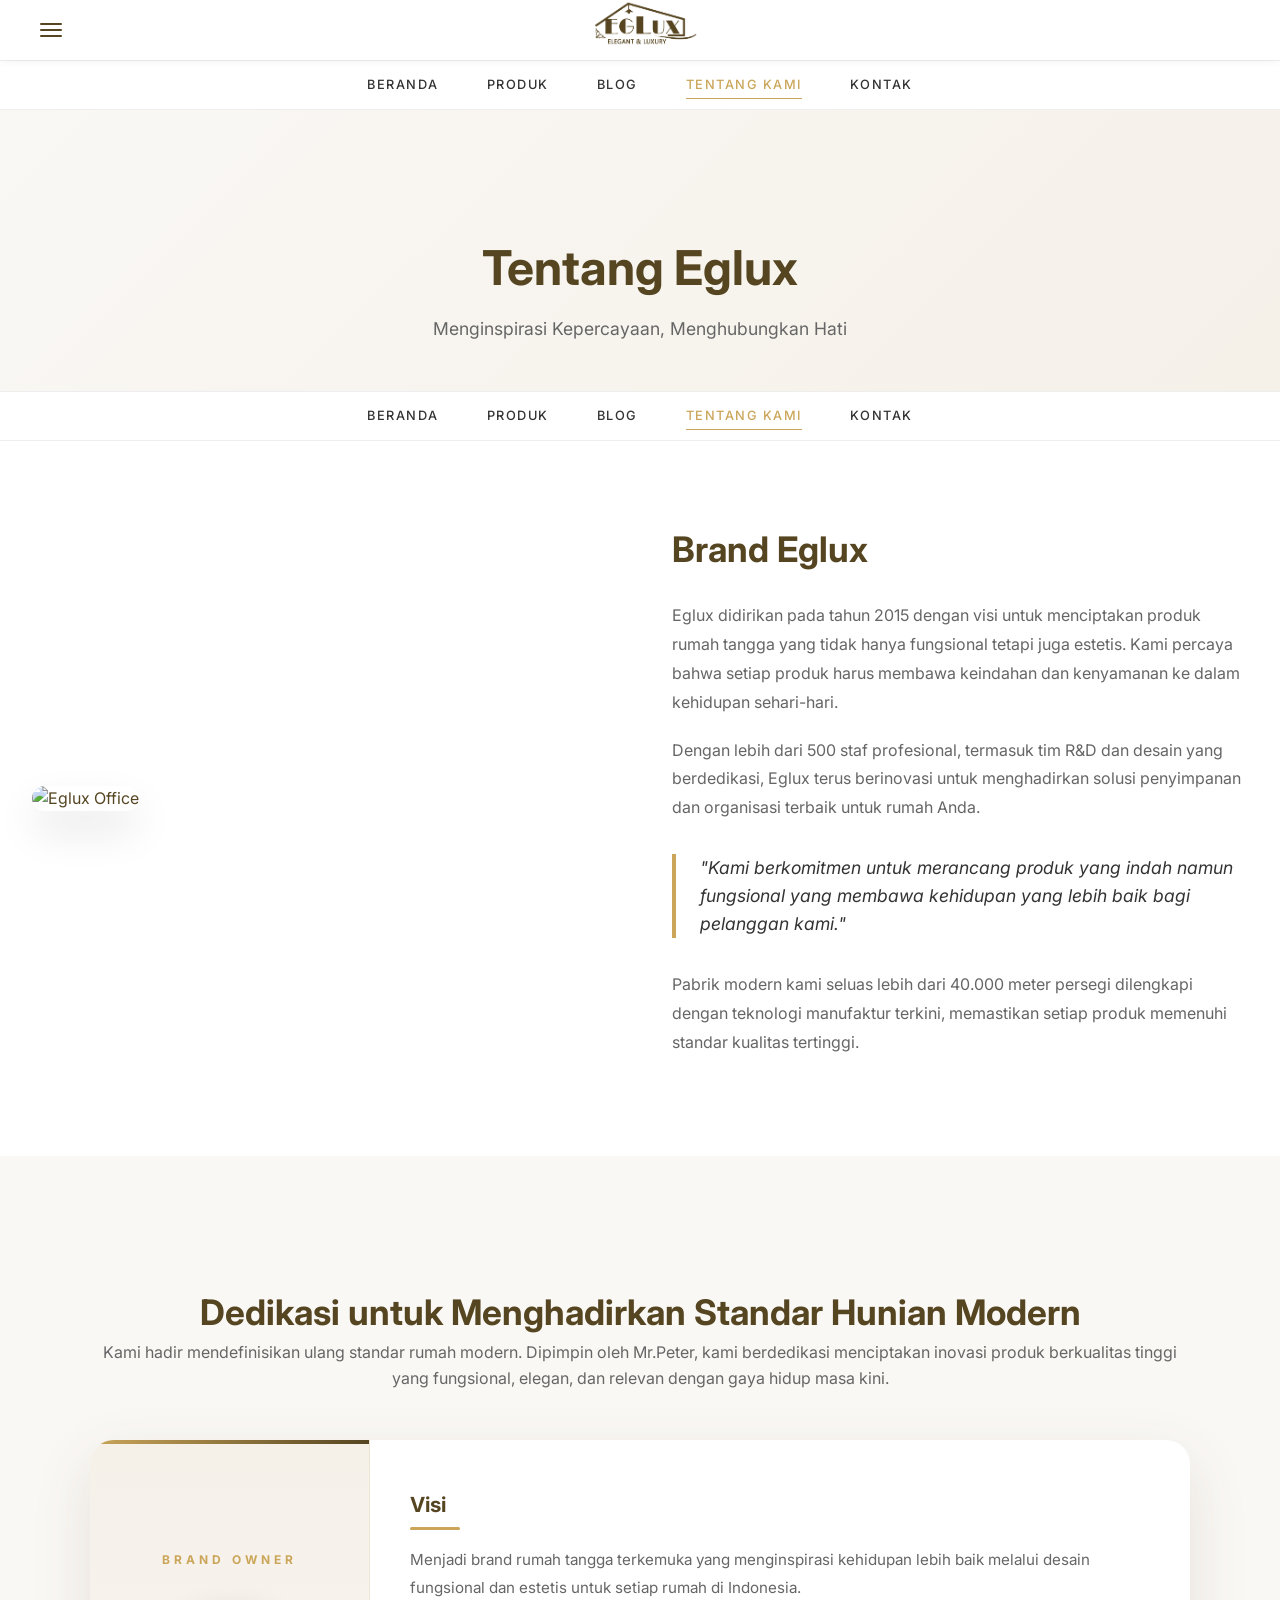
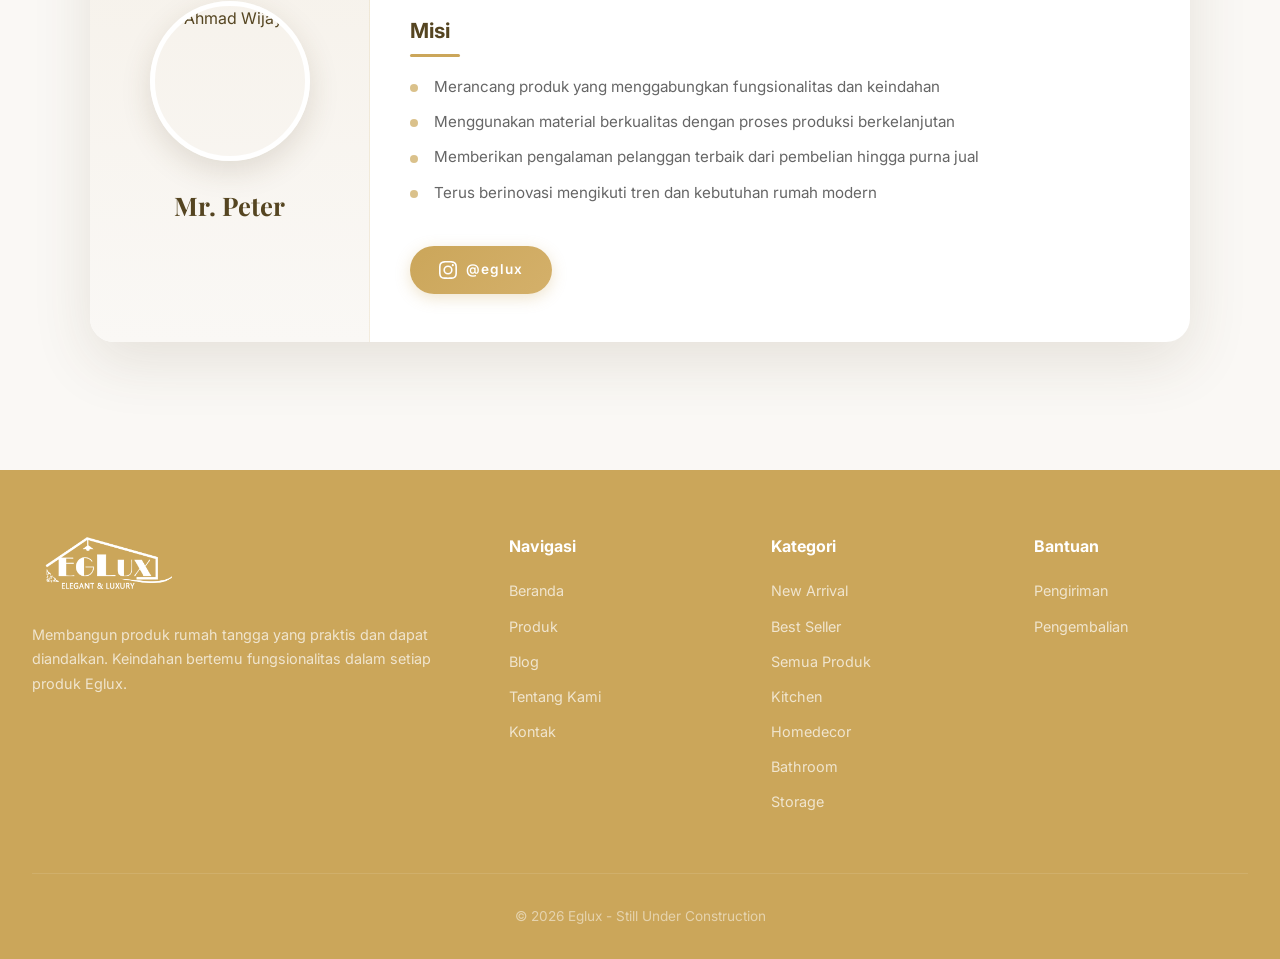
==== commit 89d52b5f: "update profile owner" ====
--- a/about.html
+++ b/about.html
@@ -1045,7 +1045,7 @@
                 gap: 0.8rem;
             }
         }
-    
+
 
 /* ===== ABOUT PAGE STYLES ===== */
 
@@ -1111,7 +1111,18 @@
         /* Timeline */
         .timeline-section {
             background: var(--light);
-            padding: 5rem 0;
+            margin: 4rem 0;
+            padding: 8rem 0;
+        }
+
+        .section-header h2 {
+            text-align: center;
+            margin: 0 1rem;
+        }
+
+        .section-header p {
+            font-size: 1rem;
+            margin: 0rem 4rem;
         }
 
         .timeline {
@@ -1232,101 +1243,253 @@
             font-size: 1rem;
         }
 
-        /* Team */
+        /* ===== NEW LEADERSHIP CARD - HORIZONTAL FLOW ===== */
         .team-section {
+            background: var(--light);
+            padding: 8rem 0;
+        }
+
+        .leadership-card {
+            max-width: 1100px;
+            margin: 0 auto;
             background: var(--white);
-            padding: 5rem 0;
-        }
-
-        .team-grid {
-            display: grid;
-            grid-template-columns: repeat(4, 1fr);
-            gap: 2rem;
-        }
-
-        .team-card {
+            border-radius: 24px;
+            box-shadow: 0 20px 60px rgba(85, 69, 33, 0.12);
+            overflow: hidden;
+            display: flex;
+            flex-direction: row;
+            transition: var(--transition);
+        }
+
+        .leadership-card:hover {
+            box-shadow: 0 30px 80px rgba(85, 69, 33, 0.18);
+            transform: translateY(-4px);
+        }
+
+        .leadership-left {
+            background: linear-gradient(180deg, var(--accent) 0%, var(--light) 100%);
+            padding: 3rem 2.5rem;
+            display: flex;
+            flex-direction: column;
+            align-items: center;
+            justify-content: center;
             text-align: center;
-        }
-
-        .team-card img {
-            width: 150px;
-            height: 150px;
+            border-right: 1px solid rgba(203, 166, 90, 0.15);
+            position: relative;
+            min-width: 280px;
+            flex-shrink: 0;
+        }
+
+        .leadership-left::before {
+            content: '';
+            position: absolute;
+            top: 0;
+            left: 0;
+            right: 0;
+            height: 4px;
+            background: linear-gradient(90deg, var(--secondary) 0%, var(--primary) 100%);
+        }
+
+        .leadership-role {
+            font-size: 0.75rem;
+            font-weight: 700;
+            text-transform: uppercase;
+            letter-spacing: 4px;
+            color: var(--secondary);
+            margin-bottom: 2rem;
+        }
+
+        .leadership-photo {
+            width: 160px;
+            height: 160px;
             border-radius: 50%;
             object-fit: cover;
+            border: 5px solid var(--white);
+            box-shadow: 0 10px 30px rgba(85, 69, 33, 0.15);
+            margin-bottom: 1.5rem;
+            transition: var(--transition);
+        }
+
+        .leadership-card:hover .leadership-photo {
+            transform: scale(1.03);
+            box-shadow: 0 15px 40px rgba(85, 69, 33, 0.22);
+        }
+
+        .leadership-name {
+            font-family: 'Playfair Display', serif;
+            font-size: 1.6rem;
+            font-weight: 700;
+            color: var(--primary);
+            margin-bottom: 0.3rem;
+        }
+
+        .leadership-right {
+            padding: 3rem 2.5rem;
+            display: flex;
+            flex-direction: column;
+            justify-content: center;
+            flex: 1;
+        }
+
+        .leadership-right h3 {
+            font-size: 1.3rem;
+            font-weight: 700;
+            color: var(--primary);
             margin-bottom: 1rem;
-            border: 4px solid var(--accent);
-        }
-
-        .team-card h4 {
-            font-size: 1.1rem;
-            color: var(--primary);
-            margin-bottom: 0.3rem;
-        }
-
-        .team-card p {
+            position: relative;
+            padding-bottom: 0.6rem;
+        }
+
+        .leadership-right h3::after {
+            content: '';
+            position: absolute;
+            bottom: 0;
+            left: 0;
+            width: 50px;
+            height: 3px;
+            background: var(--secondary);
+            border-radius: 2px;
+        }
+
+        .leadership-right h3 + h3 {
+            margin-top: 2rem;
+        }
+
+        .leadership-right p {
             color: var(--text-light);
-            font-size: 0.9rem;
+            line-height: 1.8;
+            font-size: 0.95rem;
+            margin-bottom: 0.8rem;
+        }
+
+        .leadership-right ul {
+            list-style: none;
+            padding: 0;
+            margin: 0;
+        }
+
+        .leadership-right ul li {
+            color: var(--text-light);
+            font-size: 0.95rem;
+            line-height: 1.8;
+            padding-left: 1.5rem;
+            position: relative;
+            margin-bottom: 0.5rem;
+        }
+
+        .leadership-right ul li::before {
+            content: '';
+            position: absolute;
+            left: 0;
+            top: 0.7rem;
+            width: 8px;
+            height: 8px;
+            background: var(--secondary);
+            border-radius: 50%;
+            opacity: 0.7;
+        }
+
+        .leadership-instagram {
+            display: inline-flex;
+            align-items: center;
+            gap: 0.6rem;
+            margin-top: 2rem;
+            padding: 0.8rem 1.8rem;
+            background: linear-gradient(135deg, var(--secondary) 0%, #d4b06a 100%);
+            color: var(--white);
+            text-decoration: none;
+            border-radius: 30px;
+            font-size: 0.85rem;
+            font-weight: 600;
+            letter-spacing: 1px;
+            transition: var(--transition);
+            box-shadow: 0 4px 15px rgba(203, 166, 90, 0.3);
+            align-self: flex-start;
+        }
+
+        .leadership-instagram:hover {
+            background: linear-gradient(135deg, var(--primary) 0%, #6a5830 100%);
+            transform: translateY(-2px);
+            box-shadow: 0 8px 25px rgba(85, 69, 33, 0.25);
+        }
+
+        .leadership-instagram svg {
+            width: 18px;
+            height: 18px;
+            fill: currentColor;
         }
 
         @media (max-width: 1024px) {
             .about-grid {
-                grid-template-columns: 1fr;
-                gap: 2rem;
-            }
-
-            .stats-grid {
-                grid-template-columns: repeat(2, 1fr);
-            }
-
-            .team-grid {
-                grid-template-columns: repeat(2, 1fr);
-            }
-
-            .timeline::before {
-                left: 20px;
-            }
-
-            .timeline-item,
-            .timeline-item:nth-child(even) {
-                justify-content: flex-start;
-                padding-left: 50px;
-                padding-right: 0;
-            }
-
-            .timeline-dot {
-                left: 20px;
-                transform: translateX(-50%);
-            }
-
-            .timeline-item:nth-child(odd) .timeline-content::after,
-            .timeline-item:nth-child(even) .timeline-content::after {
-                left: -10px;
-                right: auto;
-                border-left: none;
-                border-right: 10px solid var(--white);
+            display: grid;
+            grid-template-columns: 1fr;
+            gap: 4rem;
+            align-items: center;
+            }
+
+            .leadership-card {
+                flex-direction: column;
+                max-width: 500px;
+            }
+
+            .leadership-left {
+                border-right: none;
+                border-bottom: 1px solid rgba(203, 166, 90, 0.15);
+                padding: 2.5rem 2rem;
+                min-width: auto;
+            }
+
+            .leadership-right {
+                padding: 2.5rem 2rem;
+            }
+
+            .leadership-instagram {
+                align-self: center;
             }
         }
 
         @media (max-width: 768px) {
-            .page-header h1 {
-                font-size: 2rem;
-            }
-
-            .stats-grid {
-                grid-template-columns: 1fr 1fr;
-            }
-
-            .team-grid {
-                grid-template-columns: 1fr;
-            }
-
-            .stat-item h3 {
-                font-size: 2rem;
-            }
-        }
-    
+            .about-grid {
+            display: grid;
+            grid-template-columns: 1fr;
+            gap: 4rem;
+            align-items: center;
+            }
+
+            .leadership-card {
+                border-radius: 16px;
+            }
+
+            .leadership-left {
+                padding: 2rem 1.5rem;
+            }
+
+            .leadership-photo {
+                width: 130px;
+                height: 130px;
+            }
+
+            .leadership-name {
+                font-size: 1.3rem;
+            }
+
+            .leadership-right {
+                padding: 2rem 1.5rem;
+            }
+
+            .leadership-right h3 {
+                font-size: 1.1rem;
+            }
+
+            .leadership-instagram {
+                width: 100%;
+                justify-content: center;
+            }
+        }
+
 </style>
 
+<base target="_blank">
 <base target="_blank">
 </head>
 <body>
@@ -1408,22 +1571,6 @@
             <a href="index.html" class="logo">
                 <img src="img/Logo1.png" alt="Eglux Logo" style="height: 48px; width: auto;">
             </a>
-            <!-- <div class="header-right">
-                <button class="icon-btn" aria-label="Search">
-                    <svg viewBox="0 0 24 24" fill="none" stroke="currentColor" stroke-width="2" stroke-linecap="round" stroke-linejoin="round">
-                        <circle cx="11" cy="11" r="8"></circle>
-                        <line x1="21" y1="21" x2="16.65" y2="16.65"></line>
-                    </svg>
-                </button>
-                <button class="icon-btn" aria-label="Cart" style="position:relative;">
-                    <svg viewBox="0 0 24 24" fill="none" stroke="currentColor" stroke-width="2" stroke-linecap="round" stroke-linejoin="round">
-                        <path d="M6 2L3 6v14a2 2 0 0 0 2 2h14a2 2 0 0 0 2-2V6l-3-4z"></path>
-                        <line x1="3" y1="6" x2="21" y2="6"></line>
-                        <path d="M16 10a4 4 0 0 1-8 0"></path>
-                    </svg>
-                    <span class="cart-count">3</span>
-                </button>
-            </div> -->
         </div>
     </header>
 
@@ -1477,111 +1624,36 @@
         </div>
     </section>
 
-    <!-- Stats -->
-    <!-- <section class="stats-section">
-        <div class="container">
-            <div class="stats-grid">
-                <div class="stat-item">
-                    <h3>500+</h3>
-                    <p>Karyawan</p>
-                </div>
-                <div class="stat-item">
-                    <h3>100+</h3>
-                    <p>Desainer R&D</p>
-                </div>
-                <div class="stat-item">
-                    <h3>400+</h3>
-                    <p>Paten Nasional</p>
-                </div>
-                <div class="stat-item">
-                    <h3>40K+</h3>
-                    <p>m² Pabrik</p>
-                </div>
-            </div>
-        </div>
-    </section> -->
-
-    <!-- Timeline -->
-    <!-- <section class="timeline-section">
-        <div class="container">
-            <div class="section-header">
-                <h2>Perjalanan Kami</h2>
-                <p>Momen penting dalam perjalanan Eglux</p>
-            </div>
-            <div class="timeline">
-                <div class="timeline-item">
-                    <div class="timeline-dot"></div>
-                    <div class="timeline-content">
-                        <div class="timeline-year">2015</div>
-                        <h4>Pendirian Eglux</h4>
-                        <p>Eglux didirikan dengan visi menciptakan produk rumah tangga premium.</p>
-                    </div>
-                </div>
-                <div class="timeline-item">
-                    <div class="timeline-dot"></div>
-                    <div class="timeline-content">
-                        <div class="timeline-year">2017</div>
-                        <h4>Ekspansi Produk</h4>
-                        <p>Memperluas lini produk ke kategori dapur dan kamar mandi.</p>
-                    </div>
-                </div>
-                <div class="timeline-item">
-                    <div class="timeline-dot"></div>
-                    <div class="timeline-content">
-                        <div class="timeline-year">2019</div>
-                        <h4>Penghargaan Desain</h4>
-                        <p>Memenangkan Red Dot Design Award untuk inovasi produk.</p>
-                    </div>
-                </div>
-                <div class="timeline-item">
-                    <div class="timeline-dot"></div>
-                    <div class="timeline-content">
-                        <div class="timeline-year">2021</div>
-                        <h4>Pabrik Baru</h4>
-                        <p>Membuka fasilitas produksi modern seluas 40.000 m².</p>
-                    </div>
-                </div>
-                <div class="timeline-item">
-                    <div class="timeline-dot"></div>
-                    <div class="timeline-content">
-                        <div class="timeline-year">2024</div>
-                        <h4>50.000+ Pelanggan</h4>
-                        <p>Mencapai tonggak 50.000 pelanggan yang puas di seluruh dunia.</p>
-                    </div>
-                </div>
-            </div>
-        </div>
-    </section> -->
-
     <!-- Team -->
     <section class="team-section">
         <div class="container">
             <div class="section-header">
-                <h2>Tim Kepemimpinan</h2>
-                <p>Orang-orang di balik kesuksesan Eglux</p>
+                <h2>Dedikasi untuk Menghadirkan Standar Hunian Modern</h2>
+                <p>Kami hadir mendefinisikan ulang standar rumah modern. Dipimpin oleh Mr.Peter, kami berdedikasi menciptakan inovasi produk berkualitas tinggi yang fungsional, elegan, dan relevan dengan gaya hidup masa kini.</p>
             </div>
-            <div class="team-grid">
-                <div class="team-card">
-                    <img src="https://images.unsplash.com/photo-1560250097-0b93528c311a?w=200&h=200&fit=crop&crop=face" alt="CEO">
-                    <h4>Ahmad Wijaya</h4>
-                    <p>Brand Owner</p>
-                    <a href="contact.html">Contact</a>
+            <div class="leadership-card">
+                <div class="leadership-left">
+                    <span class="leadership-role">Brand Owner</span>
+                    <img class="leadership-photo" src="https://images.unsplash.com/photo-1560250097-0b93528c311a?w=200&h=200&fit=crop&crop=face" alt="Ahmad Wijaya">
+                    <span class="leadership-name">Mr. Peter</span>
                 </div>
-                <!-- <div class="team-card">
-                    <img src="https://images.unsplash.com/photo-1573496359142-b8d87734a5a2?w=200&h=200&fit=crop&crop=face" alt="Design">
-                    <h4>Sarah Tanjung</h4>
-                    <p>Head of Design</p>
+                <div class="leadership-right">
+                    <h3>Visi</h3>
+                    <p>Menjadi brand rumah tangga terkemuka yang menginspirasi kehidupan lebih baik melalui desain fungsional dan estetis untuk setiap rumah di Indonesia.</p>
+                    <h3>Misi</h3>
+                    <ul>
+                        <li>Merancang produk yang menggabungkan fungsionalitas dan keindahan</li>
+                        <li>Menggunakan material berkualitas dengan proses produksi berkelanjutan</li>
+                        <li>Memberikan pengalaman pelanggan terbaik dari pembelian hingga purna jual</li>
+                        <li>Terus berinovasi mengikuti tren dan kebutuhan rumah modern</li>
+                    </ul>
+                    <a href="https://instagram.com/eglux" class="leadership-instagram" target="_blank">
+                        <svg viewBox="0 0 24 24" xmlns="http://www.w3.org/2000/svg">
+                            <path d="M12 2.163c3.204 0 3.584.012 4.85.07 3.252.148 4.771 1.691 4.919 4.919.058 1.265.069 1.645.069 4.849 0 3.205-.012 3.584-.069 4.849-.149 3.225-1.664 4.771-4.919 4.919-1.266.058-1.644.07-4.85.07-3.204 0-3.584-.012-4.849-.07-3.26-.149-4.771-1.699-4.919-4.92-.058-1.265-.07-1.644-.07-4.849 0-3.204.013-3.583.07-4.849.149-3.227 1.664-4.771 4.919-4.919 1.266-.057 1.645-.069 4.849-.069zM12 0C8.741 0 8.333.014 7.053.072 2.695.272.273 2.69.073 7.052.014 8.333 0 8.741 0 12c0 3.259.014 3.668.072 4.948.2 4.358 2.618 6.78 6.98 6.98C8.333 23.986 8.741 24 12 24c3.259 0 3.668-.014 4.948-.072 4.354-.2 6.782-2.618 6.979-6.98.059-1.28.073-1.689.073-4.948 0-3.259-.014-3.667-.072-4.947-.196-4.354-2.617-6.78-6.979-6.98C15.668.014 15.259 0 12 0zm0 5.838a6.162 6.162 0 100 12.324 6.162 6.162 0 000-12.324zM12 16a4 4 0 110-8 4 4 0 010 8zm6.406-11.845a1.44 1.44 0 100 2.881 1.44 1.44 0 000-2.881z"/>
+                        </svg>
+                        @eglux
+                    </a>
                 </div>
-                <div class="team-card">
-                    <img src="https://images.unsplash.com/photo-1472099645785-5658abf4ff4e?w=200&h=200&fit=crop&crop=face" alt="R&D">
-                    <h4>Budi Santoso</h4>
-                    <p>Head of R&D</p>
-                </div>
-                <div class="team-card">
-                    <img src="https://images.unsplash.com/photo-1580489944761-15a19d654956?w=200&h=200&fit=crop&crop=face" alt="Marketing">
-                    <h4>Diana Putri</h4>
-                    <p>Head of Marketing</p>
-                </div> -->
             </div>
         </div>
     </section>
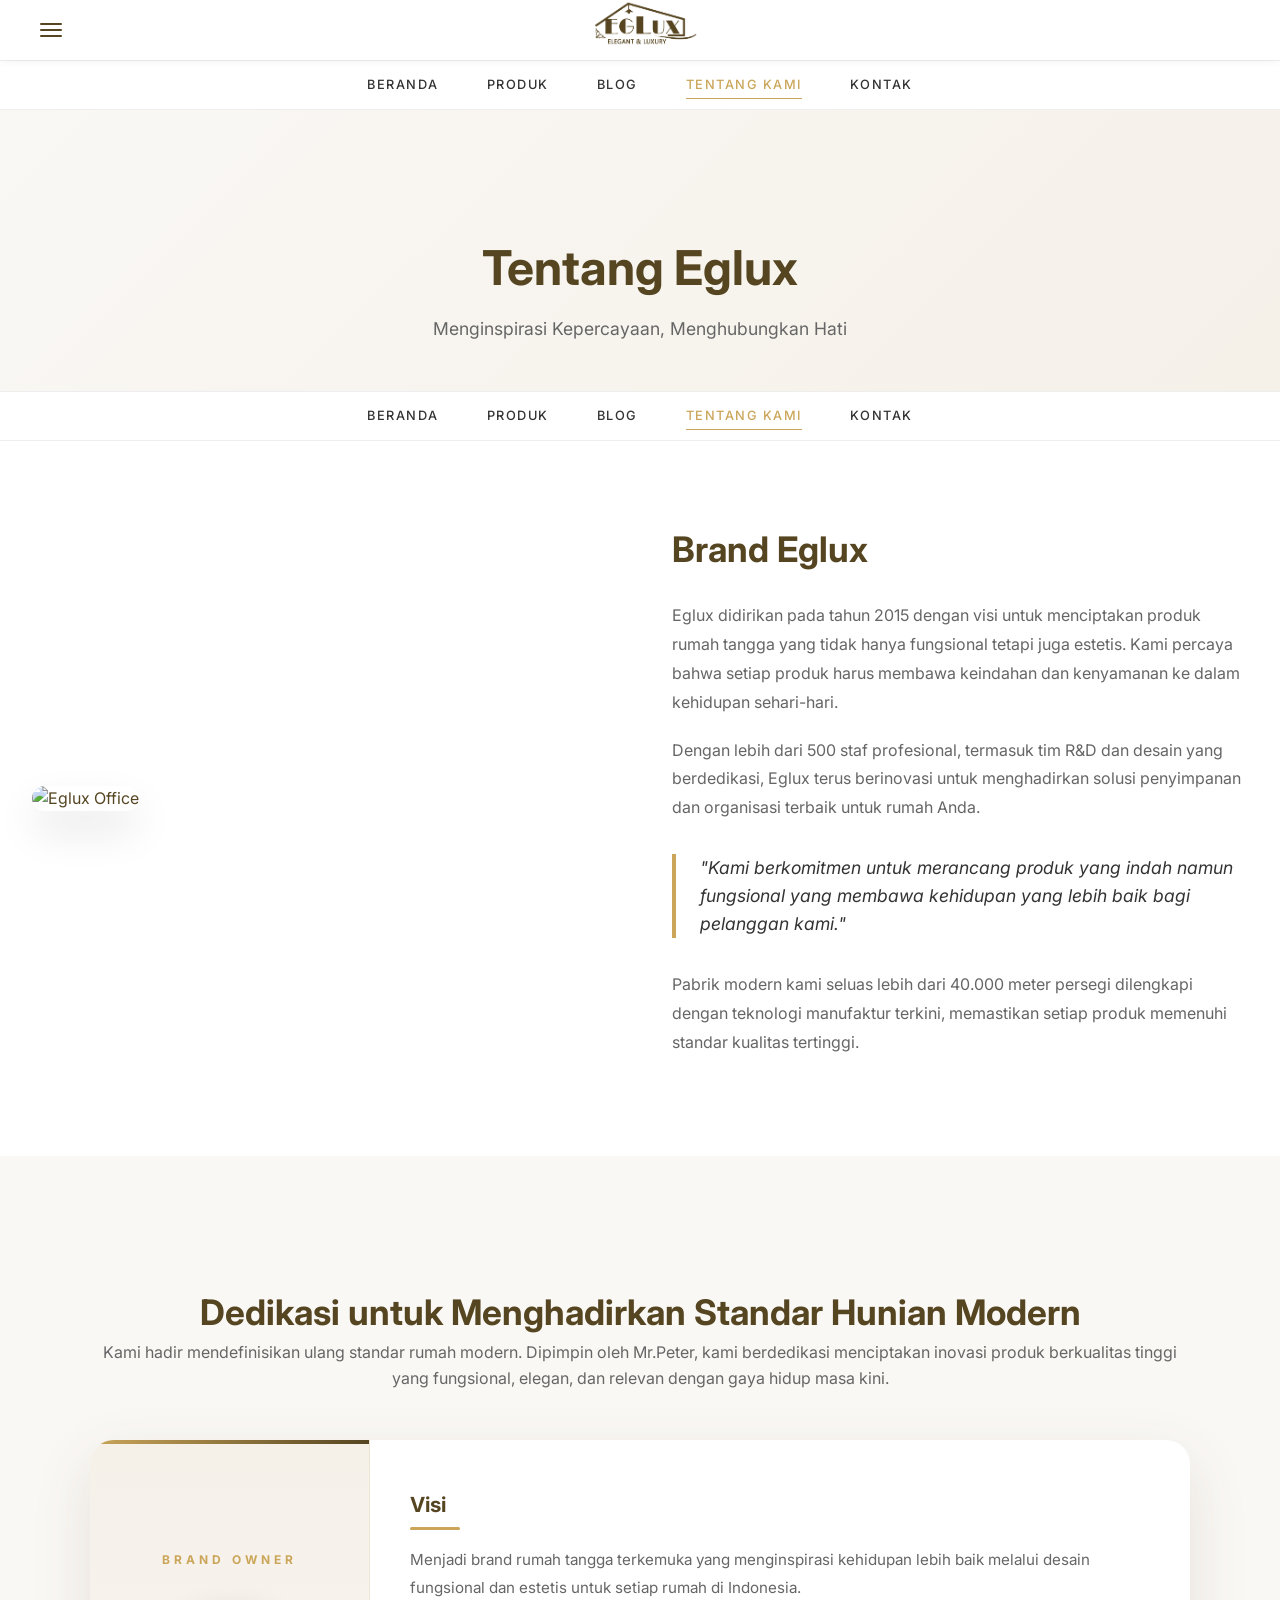
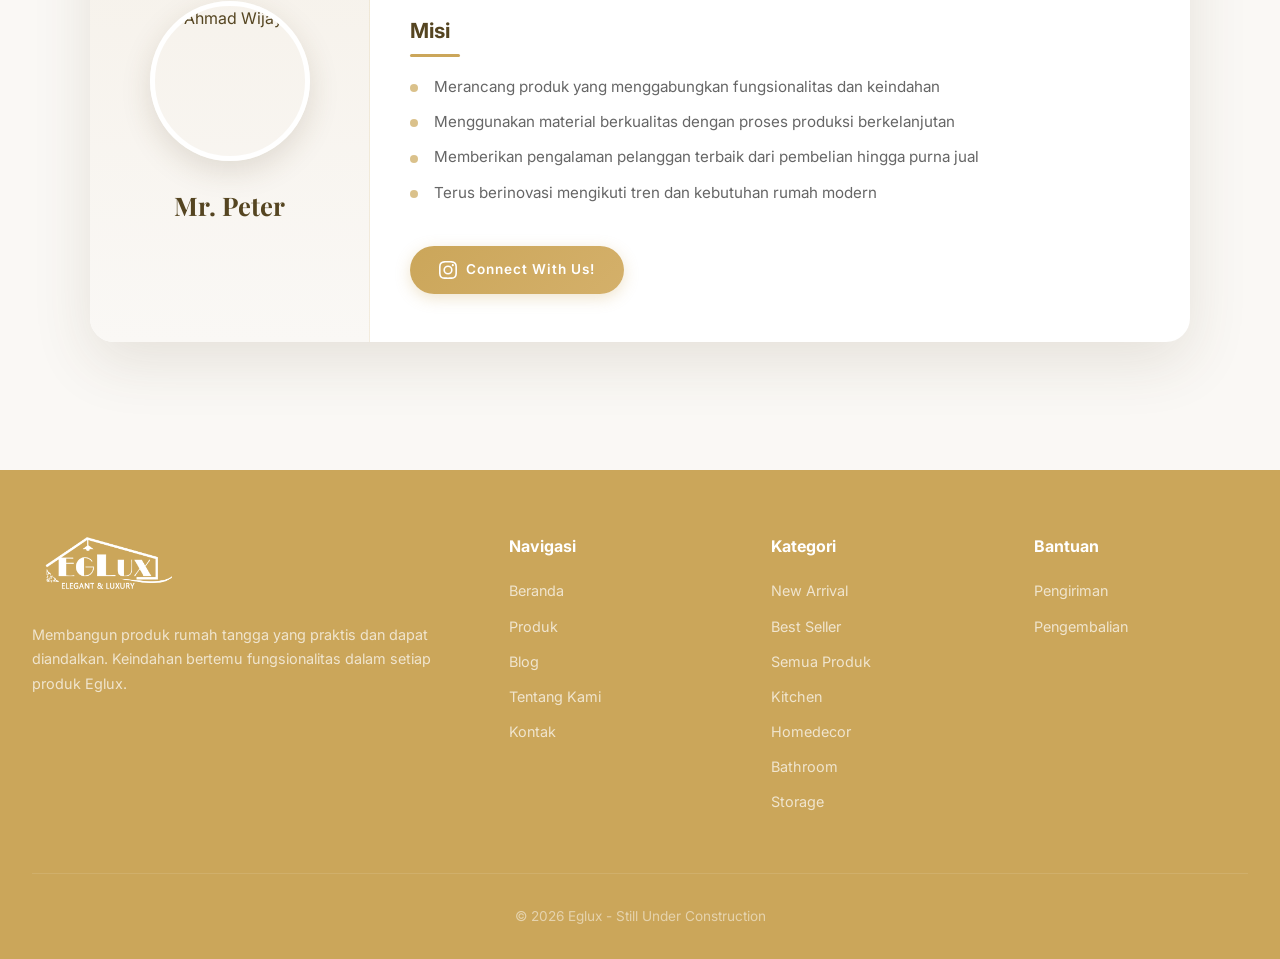
==== commit 89d85e50: "add instagram link" ====
--- a/about.html
+++ b/about.html
@@ -1647,11 +1647,11 @@
                         <li>Memberikan pengalaman pelanggan terbaik dari pembelian hingga purna jual</li>
                         <li>Terus berinovasi mengikuti tren dan kebutuhan rumah modern</li>
                     </ul>
-                    <a href="https://instagram.com/eglux" class="leadership-instagram" target="_blank">
+                    <a href="https://instagram.com/eglux_id" class="leadership-instagram" target="_blank">
                         <svg viewBox="0 0 24 24" xmlns="http://www.w3.org/2000/svg">
                             <path d="M12 2.163c3.204 0 3.584.012 4.85.07 3.252.148 4.771 1.691 4.919 4.919.058 1.265.069 1.645.069 4.849 0 3.205-.012 3.584-.069 4.849-.149 3.225-1.664 4.771-4.919 4.919-1.266.058-1.644.07-4.85.07-3.204 0-3.584-.012-4.849-.07-3.26-.149-4.771-1.699-4.919-4.92-.058-1.265-.07-1.644-.07-4.849 0-3.204.013-3.583.07-4.849.149-3.227 1.664-4.771 4.919-4.919 1.266-.057 1.645-.069 4.849-.069zM12 0C8.741 0 8.333.014 7.053.072 2.695.272.273 2.69.073 7.052.014 8.333 0 8.741 0 12c0 3.259.014 3.668.072 4.948.2 4.358 2.618 6.78 6.98 6.98C8.333 23.986 8.741 24 12 24c3.259 0 3.668-.014 4.948-.072 4.354-.2 6.782-2.618 6.979-6.98.059-1.28.073-1.689.073-4.948 0-3.259-.014-3.667-.072-4.947-.196-4.354-2.617-6.78-6.979-6.98C15.668.014 15.259 0 12 0zm0 5.838a6.162 6.162 0 100 12.324 6.162 6.162 0 000-12.324zM12 16a4 4 0 110-8 4 4 0 010 8zm6.406-11.845a1.44 1.44 0 100 2.881 1.44 1.44 0 000-2.881z"/>
                         </svg>
-                        @eglux
+                        Connect With Us!
                     </a>
                 </div>
             </div>
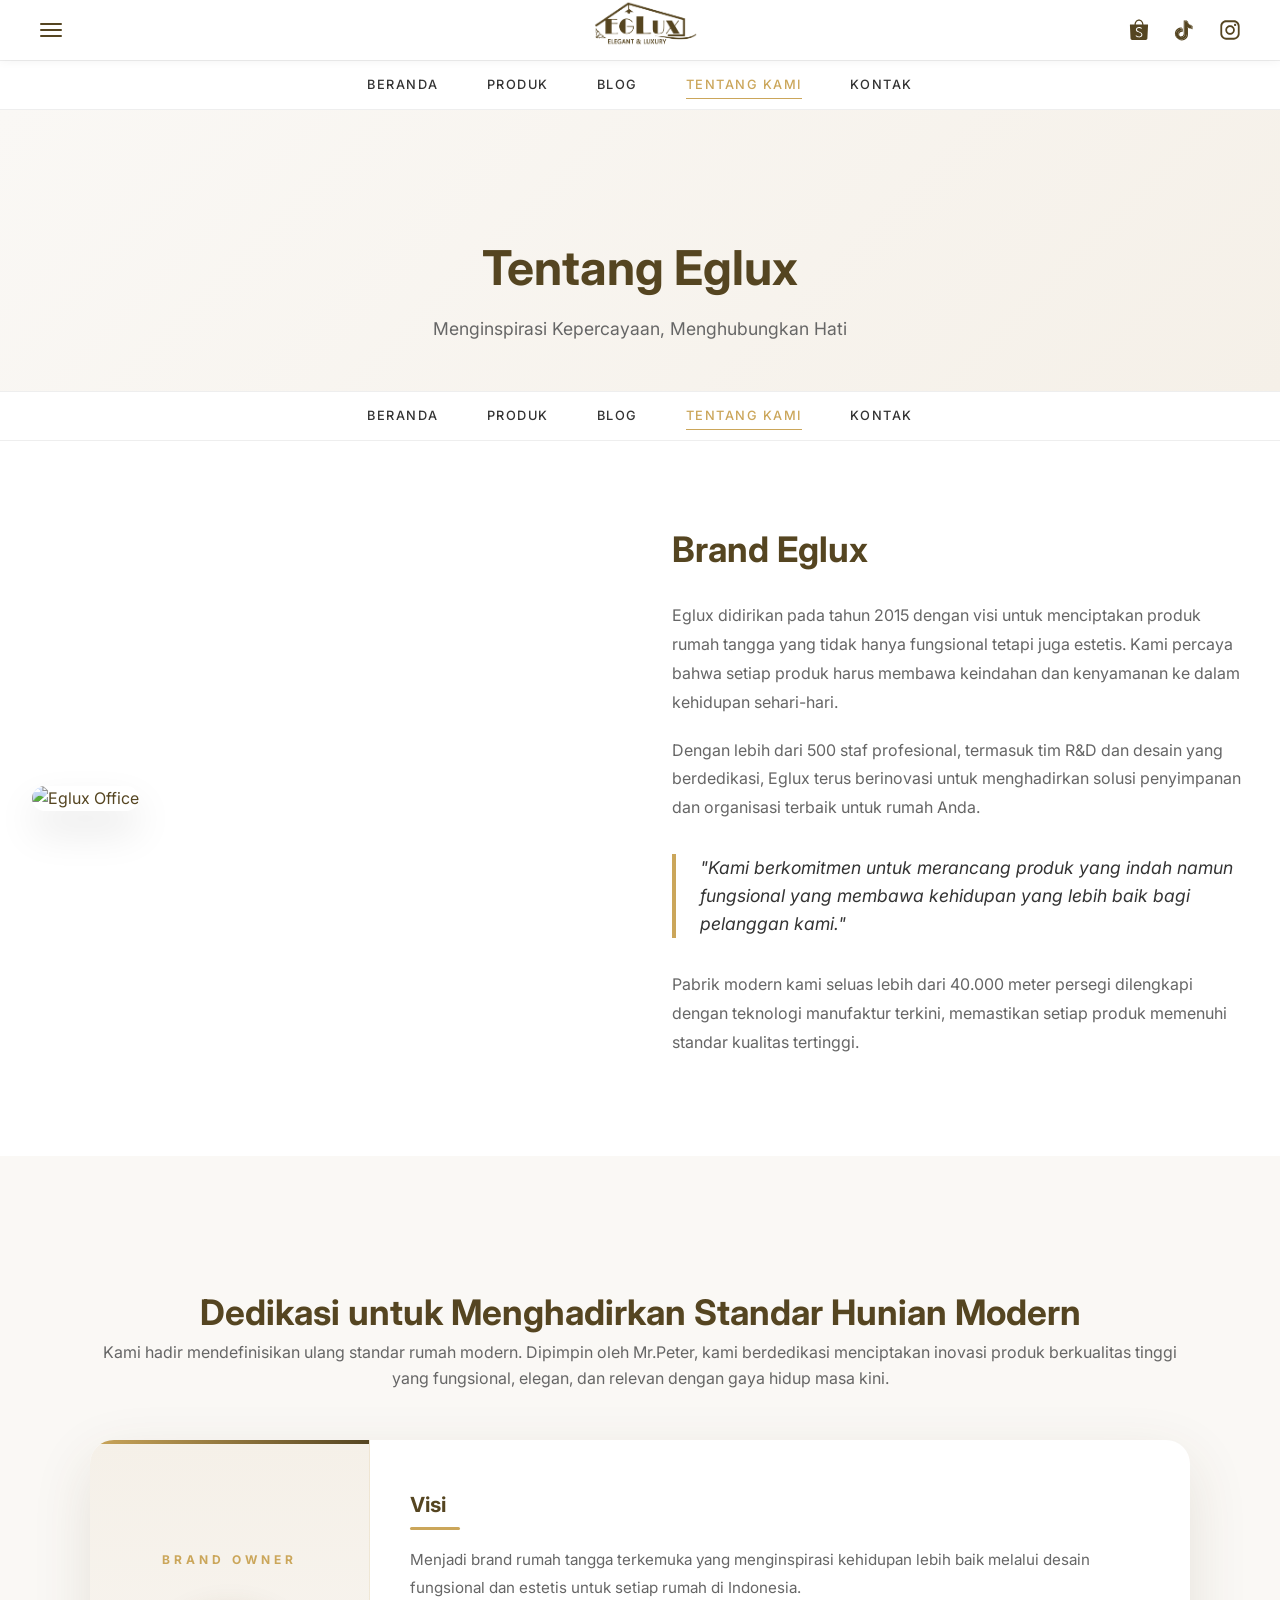
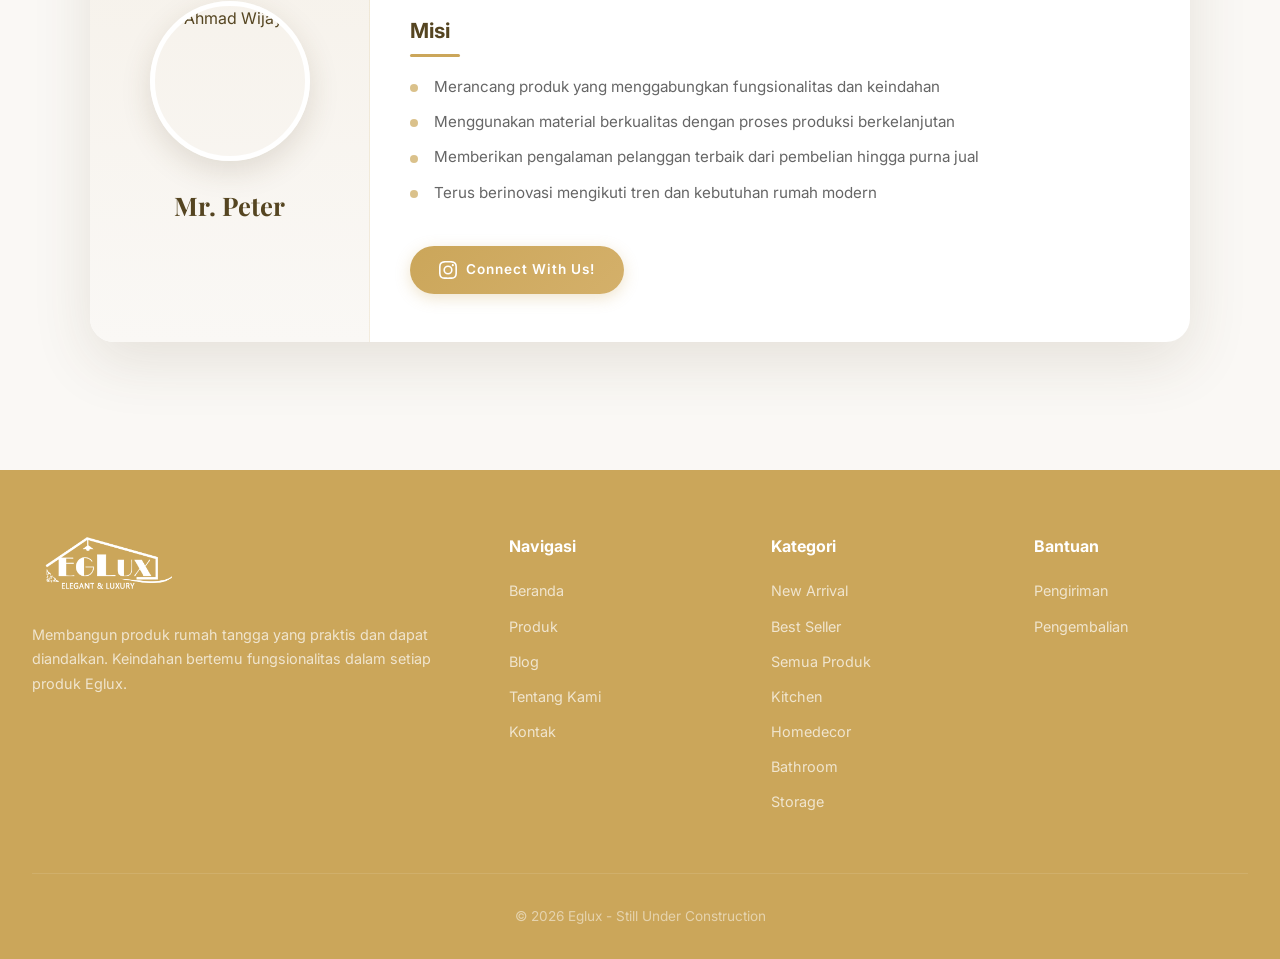
==== commit 0cd7add7: "add button marketplace & social media on header" ====
--- a/about.html
+++ b/about.html
@@ -375,7 +375,7 @@
         .header-right {
             display: flex;
             align-items: center;
-            gap: 1.2rem;
+            gap: 0.6rem;
             margin-left: auto;
         }
 
@@ -383,11 +383,11 @@
             background: none;
             border: none;
             cursor: pointer;
-            padding: 4px;
+            padding: 2px;
             display: flex;
             align-items: center;
             justify-content: center;
-            color: #333;
+            color: var(--primary);
             transition: var(--transition);
             position: relative;
         }
@@ -397,11 +397,11 @@
         }
 
         .header-right .icon-btn svg {
-            width: 20px;
-            height: 20px;
-        }
-
-        .cart-count {
+            width: 32px;
+            height: 32px;
+        }
+
+        /* .cart-count {
             position: absolute;
             top: -5px;
             right: -5px;
@@ -415,7 +415,7 @@
             display: flex;
             align-items: center;
             justify-content: center;
-        }
+        } */
 
         /* ===== PRIMARY NAV (Below Logo) ===== */
         .primary-nav {
@@ -1571,6 +1571,30 @@
             <a href="index.html" class="logo">
                 <img src="img/Logo1.png" alt="Eglux Logo" style="height: 48px; width: auto;">
             </a>
+            <div class="header-right">
+                <button class="icon-btn" aria-label="Shopee" onclick="window.open('https://shopee.co.id/eglux')">
+                    <svg viewBox="0 0 32 32" fill="none" xmlns="http://www.w3.org/2000/svg">
+                        <path fill="currentColor" d="M25.08,10.89c0-.22-.17-.39-.39-.39h-4.22c-.1-2.75-2.07-4.95-4.48-4.95s-4.37,2.19-4.48,4.95h-4.22c-.21,0-.38.18-.38.39,0,.01,0,.02,0,.03h0l.6,13.27s0,.07,0,.11c0,0,0,.02,0,.03v.03s0,0,0,0c.09.92.76,1.67,1.67,1.7h0s13.46,0,13.46,0h0c.93-.03,1.68-.78,1.76-1.71h0s0-.01,0-.01c0,0,0-.02,0-.03,0-.02,0-.05,0-.07l.66-13.32h0s0-.01,0-.02ZM16,6.75c1.75,0,3.19,1.67,3.25,3.75h-6.5c.07-2.08,1.5-3.75,3.25-3.75ZM19.33,20.9c-.12.98-.72,1.77-1.64,2.17-.52.22-1.21.34-1.75.3-.85-.03-1.66-.24-2.39-.62-.26-.14-.66-.41-.96-.66-.08-.06-.09-.1-.04-.18.03-.04.08-.11.19-.28.16-.24.18-.27.2-.29.05-.08.14-.09.22-.02t.02.01s.01.01.05.04c.03.03.05.04.06.05.8.62,1.73.98,2.66,1.02,1.3-.02,2.24-.6,2.41-1.5.19-.99-.59-1.85-2.11-2.32-.48-.15-1.68-.63-1.9-.76-1.04-.61-1.53-1.41-1.46-2.4.11-1.37,1.38-2.39,2.99-2.4.72,0,1.44.15,2.13.44.24.1.68.34.83.45.09.06.1.14.05.22-.03.05-.07.12-.17.27h0c-.13.2-.13.21-.16.26-.05.08-.11.08-.2.03-.74-.5-1.56-.74-2.45-.76-1.12.02-1.96.69-2.01,1.6-.01.82.6,1.42,1.93,1.87,2.7.87,3.73,1.88,3.53,3.48Z"/>
+                    </svg>
+                </button>
+                <button class="icon-btn" aria-label="TikTok" onclick="window.open('https://www.tiktok.com/@egluxdecor')">
+                    <svg viewBox="0 0 32 32" fill="none" xmlns="http://www.w3.org/2000/svg">
+                        <path fill="currentColor" d="M13.77,14.38v-.78c-.27-.04-.54-.07-.82-.07-2.64,0-4.98,1.71-5.78,4.23-.79,2.52.14,5.27,2.31,6.78-2.28-2.44-2.15-6.26.29-8.53,1.09-1.01,2.51-1.59,3.99-1.62h0Z"/>
+                        <path fill="currentColor" d="M13.92,23.18c1.48,0,2.69-1.17,2.76-2.64V7.36h2.41c-.05-.28-.07-.55-.07-.83h-3.29v13.16c-.05,1.48-1.27,2.66-2.76,2.66-.44,0-.88-.11-1.27-.32.52.72,1.35,1.14,2.23,1.15h0ZM23.58,11.83v-.73c-.89,0-1.75-.26-2.49-.75.65.75,1.52,1.27,2.49,1.48Z"/>
+                        <path fill="currentColor" d="M21.09,10.35c-.73-.83-1.13-1.89-1.13-2.99h-.88c.23,1.23.95,2.31,2.01,2.99h0ZM12.96,16.83c-1.53,0-2.76,1.25-2.75,2.78,0,1.02.57,1.96,1.48,2.43-.89-1.23-.62-2.96.62-3.85.47-.34,1.04-.52,1.62-.52.28,0,.55.05.82.13v-3.35c-.27-.04-.54-.06-.82-.06h-.15v2.55c-.27-.07-.54-.1-.82-.1h0Z"/>
+                        <path fill="currentColor" d="M23.58,11.83v2.55c-1.64,0-3.24-.52-4.57-1.48v6.69c0,3.34-2.72,6.04-6.06,6.04-1.24,0-2.45-.38-3.46-1.1,2.27,2.44,6.1,2.58,8.54.31,1.23-1.14,1.93-2.75,1.93-4.42v-6.67c1.33.95,2.93,1.47,4.57,1.46v-3.28c-.32,0-.64-.04-.96-.1h0Z"/>
+                        <path fill="currentColor" d="M19.02,19.59v-6.69c1.33.96,2.93,1.47,4.57,1.46v-2.55c-.97-.2-1.84-.72-2.5-1.46-1.05-.68-1.78-1.76-2.01-2.99h-2.41v13.18c-.06,1.53-1.35,2.71-2.87,2.65-.85-.03-1.63-.45-2.13-1.14-1.35-.71-1.87-2.38-1.16-3.73.48-.9,1.41-1.47,2.43-1.48.28,0,.55.05.82.13v-2.59c-3.33.06-5.99,2.84-5.93,6.18.03,1.51.62,2.95,1.65,4.05,1.02.69,2.24,1.05,3.47,1.03,3.34,0,6.05-2.7,6.06-6.04Z"/>
+                    </svg>
+                </button>
+                <button class="icon-btn" aria-label="Instagram" onclick="window.open('https://www.instagram.com/eglux_id')">
+                    <svg viewBox="0 0 32 32" fill="none" xmlns="http://www.w3.org/2000/svg">
+                        <path fill="currentColor" d="M19.85,6.36h-7.7c-3.19,0-5.79,2.6-5.79,5.79v7.7c0,3.19,2.6,5.79,5.79,5.79h7.7c3.19,0,5.79-2.6,5.79-5.79v-7.7c0-3.19-2.6-5.79-5.79-5.79ZM23.83,19.85c0,2.2-1.78,3.98-3.98,3.98h-7.7c-2.2,0-3.98-1.78-3.98-3.98v-7.7c0-2.2,1.78-3.98,3.98-3.98h7.7c2.2,0,3.98,1.78,3.98,3.98v7.7Z"/>
+                        <path fill="currentColor" d="M22.24,10.93c0,.62-.51,1.13-1.13,1.13s-1.13-.51-1.13-1.13.51-1.13,1.13-1.13,1.13.51,1.13,1.13Z"/>
+                        <path fill="currentColor" d="M16.08,11.25c-2.62,0-4.75,2.14-4.75,4.76s2.13,4.75,4.75,4.75,4.75-2.13,4.75-4.75-2.13-4.76-4.75-4.76ZM16.08,19.04c-1.68,0-3.04-1.36-3.04-3.04s1.36-3.05,3.04-3.05,3.04,1.37,3.04,3.05-1.36,3.04-3.04,3.04Z"/>
+                    </svg>
+                    <!-- <span class="cart-count"></span> -->
+                </button>
+            </div>
         </div>
     </header>
 
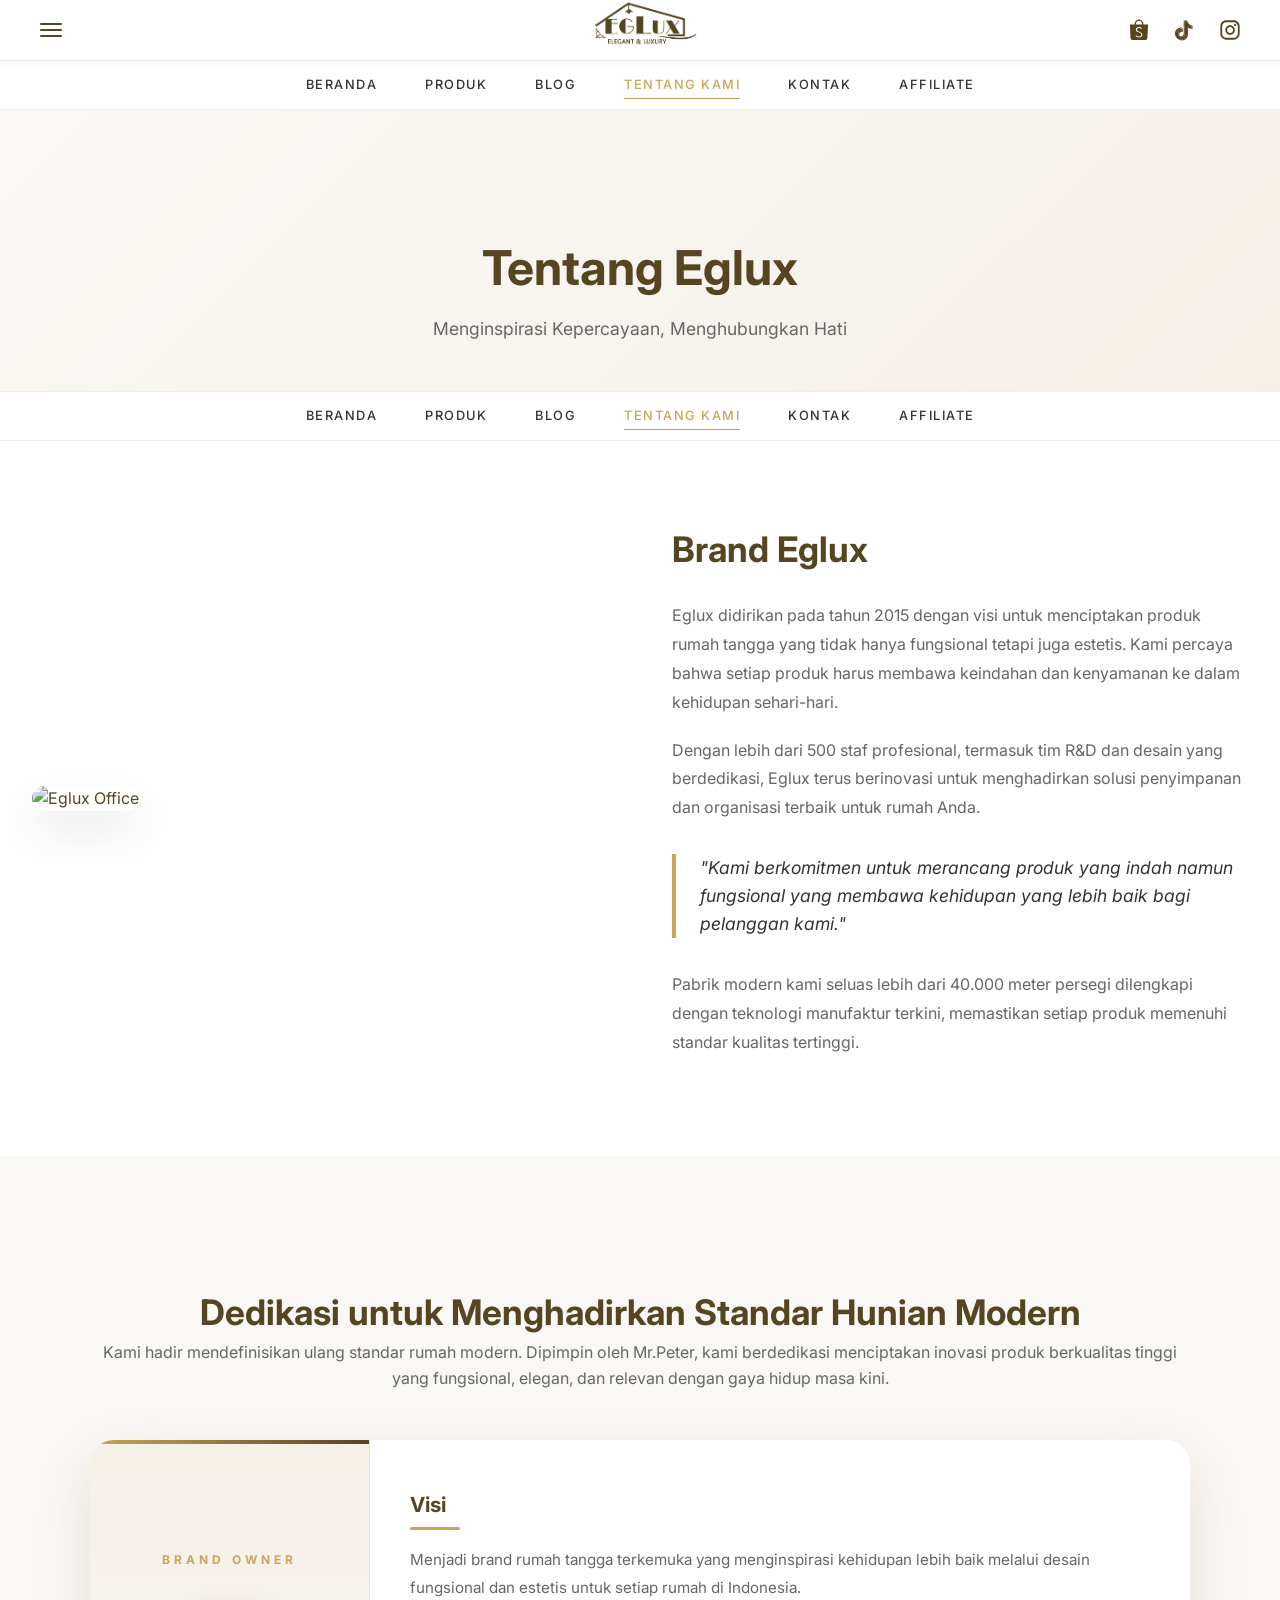
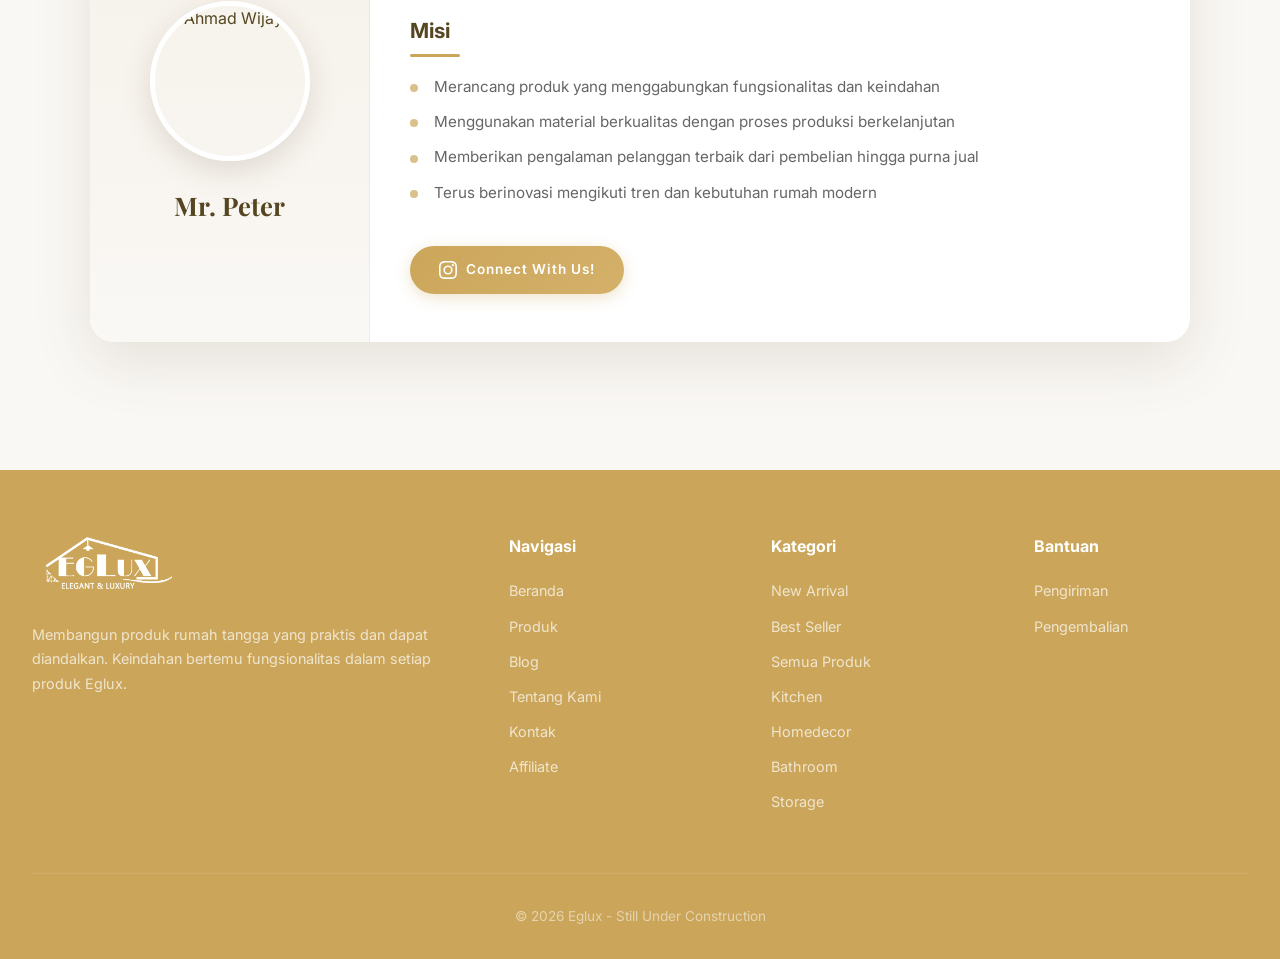
==== commit bb88dd44: "add page affiliate" ====
--- a/about.html
+++ b/about.html
@@ -983,6 +983,10 @@
             .duplicate-nav-inner {
                 gap: 2rem;
             }
+
+            .header-right {
+            gap: 0rem;
+            }
         }
 
         @media (max-width: 768px) {
@@ -1042,7 +1046,7 @@
             }
 
             .header-right {
-                gap: 0.8rem;
+                gap: -0.4rem;
             }
         }
 
@@ -1606,6 +1610,7 @@
             <a href="blog.html">Blog</a>
             <a href="about.html" class="active">Tentang Kami</a>
             <a href="contact.html">Kontak</a>
+            <a href="affiliate.html">Affiliate</a>
         </div>
     </nav>
 
@@ -1625,6 +1630,7 @@
             <a href="blog.html">Blog</a>
             <a href="about.html" class="active">Tentang Kami</a>
             <a href="contact.html">Kontak</a>
+            <a href="affiliate.html">Affiliate</a>
         </div>
     </nav>
 
@@ -1700,6 +1706,7 @@
                         <li><a href="blog.html">Blog</a></li>
                         <li><a href="about.html">Tentang Kami</a></li>
                         <li><a href="contact.html">Kontak</a></li>
+                        <li><a href="affiliate.html">Affiliate</a></li>
                     </ul>
                 </div>
                 <div class="footer-links">
